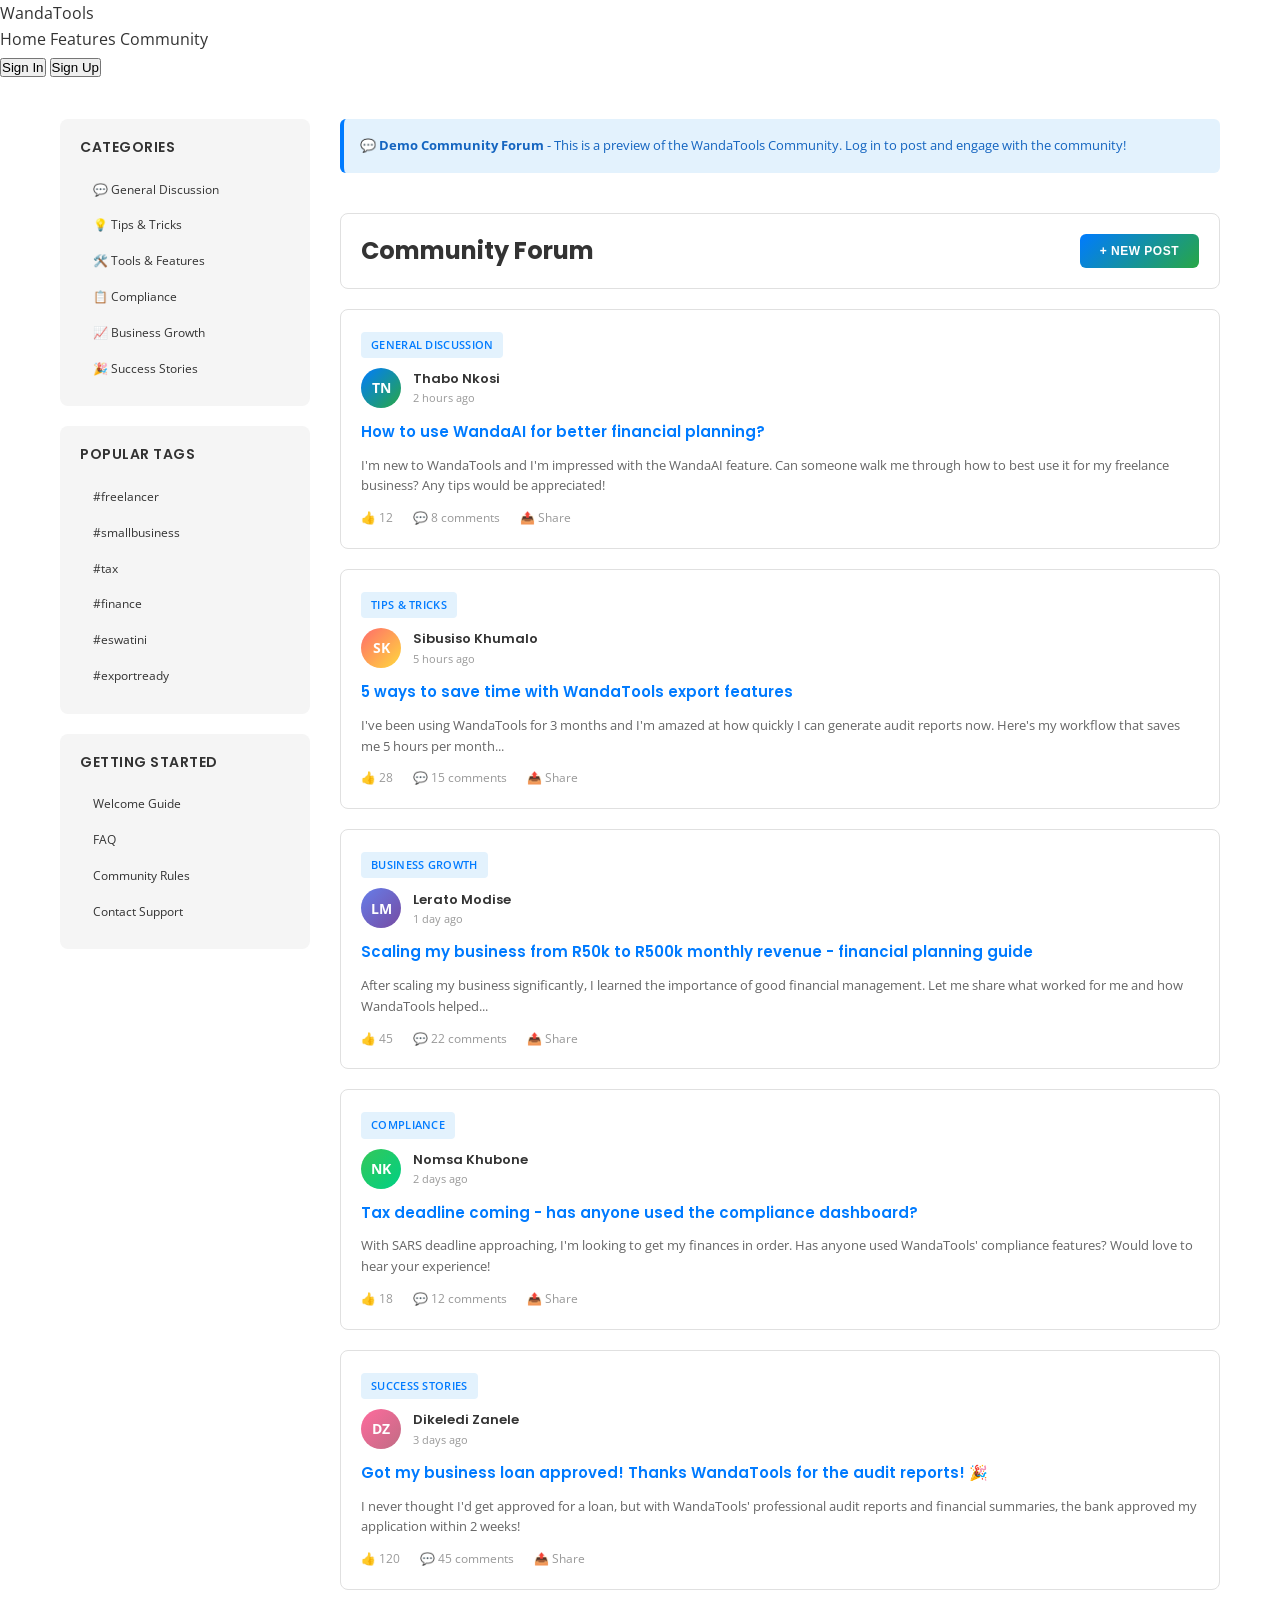
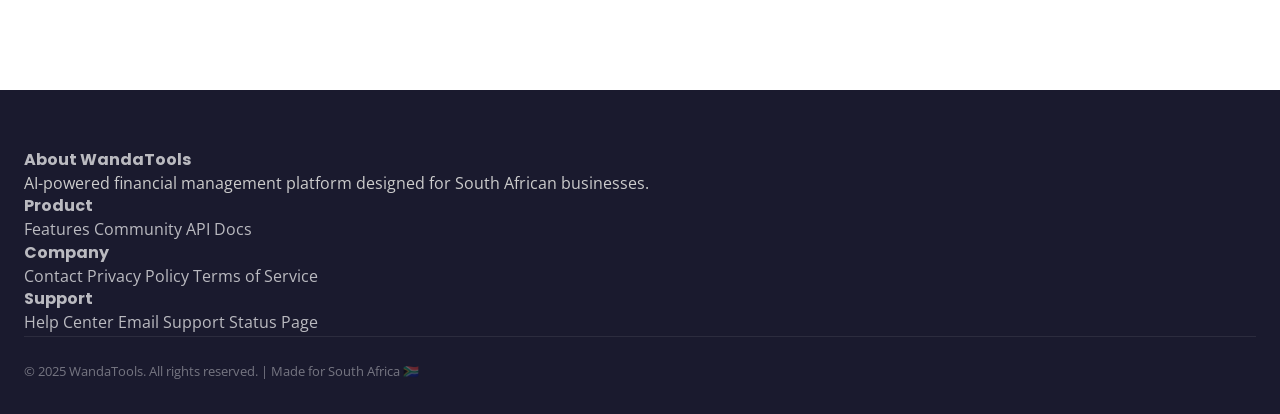
==== community.html @ 1dc4fc1a "logged in and logged out web access" ====
<!DOCTYPE html>
<html lang="en">
<head>
    <meta charset="UTF-8">
    <meta name="viewport" content="width=device-width, initial-scale=1.0">
    <title>Community - WandaTools</title>
    <link href="https://fonts.googleapis.com/css2?family=Poppins:wght@400;600;700&family=Open+Sans:wght@400;600&display=swap" rel="stylesheet">
    <link rel="stylesheet" href="styles.css">
    <style>
        .community-container {
            max-width: 1200px;
            margin: 0 auto;
            padding: 40px 20px;
            display: grid;
            grid-template-columns: 250px 1fr;
            gap: 30px;
        }
        
        .sidebar {
            position: sticky;
            top: 90px;
            height: fit-content;
        }
        
        .sidebar-section {
            background: #F5F5F5;
            border-radius: 8px;
            padding: 20px;
            margin-bottom: 20px;
        }
        
        .sidebar-section h3 {
            font-family: 'Poppins', sans-serif;
            font-size: 14px;
            font-weight: 600;
            color: #333333;
            margin-bottom: 15px;
            text-transform: uppercase;
            letter-spacing: 0.5px;
        }
        
        .sidebar-section a {
            display: block;
            color: #333333;
            text-decoration: none;
            font-size: 12px;
            padding: 8px 0;
            border-left: 3px solid transparent;
            padding-left: 10px;
            transition: all 0.3s;
        }
        
        .sidebar-section a:hover {
            color: #007BFF;
            border-left-color: #007BFF;
        }
        
        .main-content {
            display: flex;
            flex-direction: column;
            gap: 20px;
        }
        
        .header-bar {
            background: #FFFFFF;
            border: 1px solid #E0E0E0;
            border-radius: 8px;
            padding: 20px;
            display: flex;
            justify-content: space-between;
            align-items: center;
        }
        
        .header-bar h1 {
            font-family: 'Poppins', sans-serif;
            font-size: 24px;
            font-weight: 700;
            color: #333333;
        }
        
        .btn-new-post {
            background: linear-gradient(135deg, #007BFF 0%, #28A745 100%);
            color: white;
            border: none;
            padding: 10px 20px;
            border-radius: 6px;
            font-weight: 600;
            font-size: 12px;
            cursor: pointer;
            text-transform: uppercase;
            letter-spacing: 0.5px;
            transition: all 0.3s;
        }
        
        .btn-new-post:hover {
            transform: translateY(-2px);
            box-shadow: 0 8px 20px rgba(0, 123, 255, 0.3);
        }
        
        .post {
            background: #FFFFFF;
            border: 1px solid #E0E0E0;
            border-radius: 8px;
            padding: 20px;
            transition: all 0.3s;
        }
        
        .post:hover {
            box-shadow: 0 8px 20px rgba(0, 0, 0, 0.08);
        }
        
        .post-header {
            display: flex;
            align-items: center;
            gap: 12px;
            margin-bottom: 12px;
        }
        
        .post-avatar {
            width: 40px;
            height: 40px;
            background: linear-gradient(135deg, #007BFF 0%, #28A745 100%);
            border-radius: 50%;
            display: flex;
            align-items: center;
            justify-content: center;
            color: white;
            font-weight: 700;
            font-size: 14px;
        }
        
        .post-info {
            flex: 1;
        }
        
        .post-author {
            font-family: 'Poppins', sans-serif;
            font-size: 13px;
            font-weight: 600;
            color: #333333;
        }
        
        .post-time {
            font-size: 11px;
            color: #999999;
        }
        
        .post-title {
            font-family: 'Poppins', sans-serif;
            font-size: 15px;
            font-weight: 600;
            color: #007BFF;
            margin-bottom: 10px;
            cursor: pointer;
            transition: all 0.3s;
        }
        
        .post-title:hover {
            color: #28A745;
        }
        
        .post-content {
            font-size: 13px;
            color: #666666;
            line-height: 1.6;
            margin-bottom: 12px;
        }
        
        .post-meta {
            display: flex;
            gap: 20px;
            font-size: 12px;
            color: #999999;
        }
        
        .post-meta span {
            display: flex;
            align-items: center;
            gap: 5px;
            cursor: pointer;
            transition: all 0.3s;
        }
        
        .post-meta span:hover {
            color: #007BFF;
        }
        
        .category-badge {
            display: inline-block;
            background: #E3F2FD;
            color: #007BFF;
            padding: 4px 10px;
            border-radius: 4px;
            font-size: 11px;
            font-weight: 600;
            margin-bottom: 10px;
            text-transform: uppercase;
            letter-spacing: 0.3px;
        }
        
        .demo-notice {
            background: #E3F2FD;
            border-left: 4px solid #007BFF;
            padding: 16px;
            border-radius: 6px;
            margin-bottom: 20px;
            font-size: 13px;
            color: #1565C0;
        }
        
        @media (max-width: 768px) {
            .community-container {
                grid-template-columns: 1fr;
            }
            
            .sidebar {
                position: static;
            }
            
            .sidebar-section {
                display: grid;
                grid-template-columns: repeat(2, 1fr);
                gap: 10px;
            }
            
            .sidebar-section a {
                padding: 8px;
                border: 1px solid #E0E0E0;
                border-radius: 4px;
            }
        }
    </style>
</head>
<body>
    <!-- NAVIGATION -->
    <nav>
        <div class="nav-container">
            <a href="/" class="logo">WandaTools</a>
            <ul class="nav-links"></ul>
            <div id="navAuth"></div>
        </div>
    </nav>
    
    <!-- COMMUNITY CONTENT -->
    <div class="community-container">
        <!-- SIDEBAR -->
        <aside class="sidebar">
            <div class="sidebar-section">
                <h3>Categories</h3>
                <a href="#general">💬 General Discussion</a>
                <a href="#tips">💡 Tips & Tricks</a>
                <a href="#tools">🛠️ Tools & Features</a>
                <a href="#compliance">📋 Compliance</a>
                <a href="#growth">📈 Business Growth</a>
                <a href="#success">🎉 Success Stories</a>
            </div>
            
            <div class="sidebar-section">
                <h3>Popular Tags</h3>
                <a href="#">#freelancer</a>
                <a href="#">#smallbusiness</a>
                <a href="#">#tax</a>
                <a href="#">#finance</a>
                <a href="#">#eswatini</a>
                <a href="#">#exportready</a>
            </div>
            
            <div class="sidebar-section">
                <h3>Getting Started</h3>
                <a href="#">Welcome Guide</a>
                <a href="#">FAQ</a>
                <a href="#">Community Rules</a>
                <a href="#">Contact Support</a>
            </div>
        </aside>
        
        <!-- MAIN CONTENT -->
        <div class="main-content">
            <div class="demo-notice">
                💬 <strong>Demo Community Forum</strong> - This is a preview of the WandaTools Community. Log in to post and engage with the community!
            </div>
            
            <div class="header-bar">
                <h1>Community Forum</h1>
                <button class="btn-new-post" onclick="handleNewPost()">+ New Post</button>
            </div>
            
            <!-- POST 1 -->
            <div class="post">
                <div class="category-badge">General Discussion</div>
                <div class="post-header">
                    <div class="post-avatar">TN</div>
                    <div class="post-info">
                        <div class="post-author">Thabo Nkosi</div>
                        <div class="post-time">2 hours ago</div>
                    </div>
                </div>
                <div class="post-title">How to use WandaAI for better financial planning?</div>
                <div class="post-content">
                    I'm new to WandaTools and I'm impressed with the WandaAI feature. Can someone walk me through how to best use it for my freelance business? Any tips would be appreciated!
                </div>
                <div class="post-meta">
                    <span>👍 12</span>
                    <span>💬 8 comments</span>
                    <span>📤 Share</span>
                </div>
            </div>
            
            <!-- POST 2 -->
            <div class="post">
                <div class="category-badge">Tips & Tricks</div>
                <div class="post-header">
                    <div class="post-avatar" style="background: linear-gradient(135deg, #FF6B6B 0%, #FFD93D 100%);">SK</div>
                    <div class="post-info">
                        <div class="post-author">Sibusiso Khumalo</div>
                        <div class="post-time">5 hours ago</div>
                    </div>
                </div>
                <div class="post-title">5 ways to save time with WandaTools export features</div>
                <div class="post-content">
                    I've been using WandaTools for 3 months and I'm amazed at how quickly I can generate audit reports now. Here's my workflow that saves me 5 hours per month...
                </div>
                <div class="post-meta">
                    <span>👍 28</span>
                    <span>💬 15 comments</span>
                    <span>📤 Share</span>
                </div>
            </div>
            
            <!-- POST 3 -->
            <div class="post">
                <div class="category-badge">Business Growth</div>
                <div class="post-header">
                    <div class="post-avatar" style="background: linear-gradient(135deg, #667eea 0%, #764ba2 100%);">LM</div>
                    <div class="post-info">
                        <div class="post-author">Lerato Modise</div>
                        <div class="post-time">1 day ago</div>
                    </div>
                </div>
                <div class="post-title">Scaling my business from R50k to R500k monthly revenue - financial planning guide</div>
                <div class="post-content">
                    After scaling my business significantly, I learned the importance of good financial management. Let me share what worked for me and how WandaTools helped...
                </div>
                <div class="post-meta">
                    <span>👍 45</span>
                    <span>💬 22 comments</span>
                    <span>📤 Share</span>
                </div>
            </div>
            
            <!-- POST 4 -->
            <div class="post">
                <div class="category-badge">Compliance</div>
                <div class="post-header">
                    <div class="post-avatar" style="background: linear-gradient(135deg, #34C759 0%, #00D084 100%);">NK</div>
                    <div class="post-info">
                        <div class="post-author">Nomsa Khubone</div>
                        <div class="post-time">2 days ago</div>
                    </div>
                </div>
                <div class="post-title">Tax deadline coming - has anyone used the compliance dashboard?</div>
                <div class="post-content">
                    With SARS deadline approaching, I'm looking to get my finances in order. Has anyone used WandaTools' compliance features? Would love to hear your experience!
                </div>
                <div class="post-meta">
                    <span>👍 18</span>
                    <span>💬 12 comments</span>
                    <span>📤 Share</span>
                </div>
            </div>
            
            <!-- POST 5 -->
            <div class="post">
                <div class="category-badge">Success Stories</div>
                <div class="post-header">
                    <div class="post-avatar" style="background: linear-gradient(135deg, #FF6B9D 0%, #C06C84 100%);">DZ</div>
                    <div class="post-info">
                        <div class="post-author">Dikeledi Zanele</div>
                        <div class="post-time">3 days ago</div>
                    </div>
                </div>
                <div class="post-title">Got my business loan approved! Thanks WandaTools for the audit reports! 🎉</div>
                <div class="post-content">
                    I never thought I'd get approved for a loan, but with WandaTools' professional audit reports and financial summaries, the bank approved my application within 2 weeks!
                </div>
                <div class="post-meta">
                    <span>👍 120</span>
                    <span>💬 45 comments</span>
                    <span>📤 Share</span>
                </div>
            </div>
        </div>
    </div>
    
    <!-- FOOTER -->
    <footer style="margin-top: 60px;">
        <div class="footer-container">
            <div class="footer-column">
                <h4>About WandaTools</h4>
                <p style="color: #CCCCCC; margin-bottom: 0;">AI-powered financial management platform designed for South African businesses.</p>
            </div>
            
            <div class="footer-column">
                <h4>Product</h4>
                <a href="/features.html">Features</a>
                <a href="/community.html">Community</a>
                <a href="/api/docs">API Docs</a>
            </div>
            
            <div class="footer-column">
                <h4>Company</h4>
                <a href="#contact">Contact</a>
                <a href="#">Privacy Policy</a>
                <a href="#">Terms of Service</a>
            </div>
            
            <div class="footer-column">
                <h4>Support</h4>
                <a href="#">Help Center</a>
                <a href="mailto:support@wandatools.com">Email Support</a>
                <a href="#">Status Page</a>
            </div>
        </div>
        
        <div class="footer-bottom">
            <p>&copy; 2025 WandaTools. All rights reserved. | Made for South Africa 🇿🇦</p>
        </div>
    </footer>
    
    <!-- SCRIPTS -->
    <script src="nav.js"></script>
    <script>
        function handleNewPost() {
            const auth = window.WandaAuth.auth;
            
            if (!auth.isLoggedIn) {
                WandaAuth.showAlert('⚠️ Please sign in to create a post', 'error');
                setTimeout(() => {
                    location.href = '/signup.html';
                }, 1500);
                return;
            }
            
            WandaAuth.showAlert('✨ New post feature coming soon! (Logged-in users will see this)', 'success');
        }
    </script>
</body>
</html>
---- styles.css ----
/* ============================================================
   WandaTools – Shared Stylesheet
   ============================================================ */

@import url('https://fonts.googleapis.com/css2?family=Poppins:wght@400;600;700;800&family=Open+Sans:wght@400;500;600&display=swap');

/* ── Reset & Base ── */
*, *::before, *::after { box-sizing: border-box; margin: 0; padding: 0; }

:root {
  --white:      #FFFFFF;
  --grey-bg:    #F5F5F5;
  --dark:       #333333;
  --mid:        #666666;
  --light:      #AAAAAA;
  --border:     #E0E0E0;
  --blue:       #007BFF;
  --green:      #28A745;
  --red:        #DC3545;
  --gradient:   linear-gradient(135deg, #007BFF 0%, #28A745 100%);
  --gradient-r: linear-gradient(135deg, #28A745 0%, #007BFF 100%);
  --shadow-sm:  0 2px 8px rgba(0,0,0,0.08);
  --shadow-md:  0 6px 24px rgba(0,0,0,0.12);
  --shadow-lg:  0 12px 40px rgba(0,0,0,0.16);
  --radius:     12px;
  --radius-lg:  20px;
  --transition: 0.3s cubic-bezier(0.4, 0, 0.2, 1);
}

html { scroll-behavior: smooth; }

body {
  font-family: 'Open Sans', sans-serif;
  color: var(--dark);
  background: var(--white);
  line-height: 1.65;
  font-size: 16px;
}

h1, h2, h3, h4, h5 {
  font-family: 'Poppins', sans-serif;
  line-height: 1.25;
  font-weight: 700;
}

a { color: inherit; text-decoration: none; }
img { display: block; max-width: 100%; }
ul { list-style: none; }

/* ── Gradient Text ── */
.grad-text {
  background: var(--gradient);
  -webkit-background-clip: text;
  -webkit-text-fill-color: transparent;
  background-clip: text;
}

/* ── Buttons ── */
.btn {
  display: inline-flex;
  align-items: center;
  gap: 8px;
  padding: 14px 32px;
  border-radius: 50px;
  font-family: 'Poppins', sans-serif;
  font-weight: 600;
  font-size: 0.95rem;
  cursor: pointer;
  border: none;
  transition: var(--transition);
  position: relative;
  overflow: hidden;
  text-decoration: none;
}

.btn-primary {
  background: var(--gradient);
  color: var(--white);
  box-shadow: 0 4px 20px rgba(0,123,255,0.3);
}
.btn-primary:hover {
  transform: translateY(-2px);
  box-shadow: 0 8px 30px rgba(0,123,255,0.45);
}
.btn-primary:active { transform: translateY(0); }

.btn-outline {
  background: transparent;
  color: var(--blue);
  border: 2px solid var(--blue);
}
.btn-outline:hover {
  background: var(--gradient);
  color: var(--white);
  border-color: transparent;
  transform: translateY(-2px);
}

.btn-ghost {
  background: rgba(255,255,255,0.15);
  color: var(--white);
  border: 2px solid rgba(255,255,255,0.4);
  backdrop-filter: blur(4px);
}
.btn-ghost:hover {
  background: rgba(255,255,255,0.25);
  transform: translateY(-2px);
}

/* ── Navigation ── */
.navbar {
  position: fixed;
  top: 0; left: 0; right: 0;
  z-index: 1000;
  background: rgba(255,255,255,0.95);
  backdrop-filter: blur(12px);
  border-bottom: 1px solid var(--border);
  transition: box-shadow var(--transition);
}
.navbar.scrolled { box-shadow: var(--shadow-md); }

.nav-inner {
  max-width: 1200px;
  margin: 0 auto;
  padding: 0 24px;
  height: 68px;
  display: flex;
  align-items: center;
  justify-content: space-between;
}

.nav-logo {
  font-family: 'Poppins', sans-serif;
  font-size: 1.5rem;
  font-weight: 800;
  background: var(--gradient);
  -webkit-background-clip: text;
  -webkit-text-fill-color: transparent;
  background-clip: text;
  letter-spacing: -0.5px;
}
.nav-logo span { font-weight: 400; opacity: 0.7; }

.nav-links {
  display: flex;
  align-items: center;
  gap: 4px;
}

.nav-link {
  position: relative;
  padding: 8px 16px;
  font-family: 'Poppins', sans-serif;
  font-weight: 600;
  font-size: 0.875rem;
  color: var(--mid);
  border-radius: 8px;
  transition: color var(--transition);
  display: flex;
  align-items: center;
  gap: 6px;
}
.nav-link::after {
  content: '';
  position: absolute;
  bottom: 2px; left: 16px; right: 16px;
  height: 2px;
  background: var(--gradient);
  border-radius: 2px;
  transform: scaleX(0);
  transition: transform var(--transition);
  transform-origin: left;
}
.nav-link:hover, .nav-link.active { color: var(--dark); }
.nav-link:hover::after, .nav-link.active::after { transform: scaleX(1); }

.nav-link i { font-size: 1rem; }

.nav-cta { margin-left: 12px; padding: 10px 22px; font-size: 0.875rem; }

/* Hamburger */
.nav-hamburger {
  display: none;
  flex-direction: column;
  gap: 5px;
  cursor: pointer;
  padding: 8px;
  border-radius: 8px;
  transition: background var(--transition);
}
.nav-hamburger:hover { background: var(--grey-bg); }
.nav-hamburger span {
  display: block;
  width: 24px; height: 2px;
  background: var(--dark);
  border-radius: 2px;
  transition: var(--transition);
}
.nav-hamburger.open span:nth-child(1) { transform: translateY(7px) rotate(45deg); }
.nav-hamburger.open span:nth-child(2) { opacity: 0; }
.nav-hamburger.open span:nth-child(3) { transform: translateY(-7px) rotate(-45deg); }

/* Mobile nav */
.nav-mobile {
  display: none;
  flex-direction: column;
  padding: 12px 24px 20px;
  border-top: 1px solid var(--border);
  background: var(--white);
}
.nav-mobile.open { display: flex; }
.nav-mobile .nav-link { padding: 12px 16px; font-size: 0.95rem; }
.nav-mobile .nav-cta { margin: 8px 0 0; width: fit-content; }

/* ── Page Wrapper ── */
.page-content { padding-top: 68px; }

/* ── Section Utilities ── */
.section { padding: 80px 24px; }
.section-sm { padding: 60px 24px; }
.section-grey { background: var(--grey-bg); }
.container { max-width: 1160px; margin: 0 auto; }
.container-sm { max-width: 800px; margin: 0 auto; }

.section-label {
  display: inline-block;
  font-family: 'Poppins', sans-serif;
  font-size: 0.75rem;
  font-weight: 700;
  letter-spacing: 2px;
  text-transform: uppercase;
  background: var(--gradient);
  -webkit-background-clip: text;
  -webkit-text-fill-color: transparent;
  background-clip: text;
  margin-bottom: 12px;
}

.section-title {
  font-size: clamp(1.75rem, 3.5vw, 2.5rem);
  margin-bottom: 16px;
}

.section-sub {
  font-size: 1.05rem;
  color: var(--mid);
  max-width: 580px;
  line-height: 1.7;
}

.section-header { margin-bottom: 52px; }
.section-header.center { text-align: center; }
.section-header.center .section-sub { margin: 0 auto; }

/* ── Cards ── */
.card {
  background: var(--white);
  border-radius: var(--radius);
  box-shadow: var(--shadow-sm);
  border: 1px solid var(--border);
  transition: transform var(--transition), box-shadow var(--transition);
  overflow: hidden;
}
.card:hover {
  transform: translateY(-6px);
  box-shadow: var(--shadow-lg);
}

.card-grid {
  display: grid;
  grid-template-columns: repeat(auto-fit, minmax(260px, 1fr));
  gap: 24px;
}

/* ── Feature Card ── */
.feat-card {
  padding: 36px 28px;
  position: relative;
}
.feat-card .icon-wrap {
  width: 56px; height: 56px;
  border-radius: 14px;
  background: var(--gradient);
  display: flex;
  align-items: center;
  justify-content: center;
  margin-bottom: 20px;
  font-size: 1.4rem;
  color: var(--white);
}
.feat-card h3 { font-size: 1.1rem; margin-bottom: 10px; }
.feat-card p { color: var(--mid); font-size: 0.9rem; line-height: 1.65; }

/* ── Stat Card ── */
.stat-card {
  padding: 28px 24px;
  text-align: center;
}
.stat-card .stat-val {
  font-family: 'Poppins', sans-serif;
  font-size: 2.2rem;
  font-weight: 800;
  background: var(--gradient);
  -webkit-background-clip: text;
  -webkit-text-fill-color: transparent;
  background-clip: text;
}
.stat-card .stat-label { color: var(--mid); font-size: 0.875rem; margin-top: 4px; }

/* ── Badge ── */
.badge {
  display: inline-flex;
  align-items: center;
  gap: 6px;
  padding: 4px 12px;
  border-radius: 50px;
  font-size: 0.75rem;
  font-weight: 600;
  font-family: 'Poppins', sans-serif;
}
.badge-green { background: #E8F5E9; color: var(--green); }
.badge-blue  { background: #E3F2FD; color: var(--blue); }
.badge-red   { background: #FFEBEE; color: var(--red); }

/* ── Divider ── */
.divider {
  height: 1px;
  background: var(--border);
  margin: 0 auto;
  max-width: 1160px;
}

/* ── Footer ── */
footer {
  background: #1A1A2E;
  color: rgba(255,255,255,0.7);
  padding: 60px 24px 32px;
}
.footer-inner {
  max-width: 1160px;
  margin: 0 auto;
}
.footer-top {
  display: grid;
  grid-template-columns: 2fr 1fr 1fr 1fr;
  gap: 48px;
  margin-bottom: 48px;
}
.footer-brand .logo {
  font-family: 'Poppins', sans-serif;
  font-size: 1.4rem;
  font-weight: 800;
  background: var(--gradient);
  -webkit-background-clip: text;
  -webkit-text-fill-color: transparent;
  background-clip: text;
  margin-bottom: 12px;
}
.footer-brand p { font-size: 0.875rem; line-height: 1.7; max-width: 260px; }
.footer-col h4 {
  font-family: 'Poppins', sans-serif;
  font-size: 0.8rem;
  font-weight: 700;
  letter-spacing: 1.5px;
  text-transform: uppercase;
  color: var(--white);
  margin-bottom: 16px;
}
.footer-col a {
  display: block;
  font-size: 0.875rem;
  color: rgba(255,255,255,0.6);
  margin-bottom: 10px;
  transition: color var(--transition);
}
.footer-col a:hover { color: var(--white); }

.footer-socials {
  display: flex;
  gap: 12px;
  margin-top: 20px;
}
.social-icon {
  width: 36px; height: 36px;
  border-radius: 50%;
  background: rgba(255,255,255,0.08);
  display: flex;
  align-items: center;
  justify-content: center;
  font-size: 0.95rem;
  color: rgba(255,255,255,0.7);
  transition: var(--transition);
}
.social-icon:hover {
  background: var(--gradient);
  color: var(--white);
  transform: translateY(-2px);
}

.footer-bottom {
  border-top: 1px solid rgba(255,255,255,0.08);
  padding-top: 24px;
  display: flex;
  justify-content: space-between;
  align-items: center;
  font-size: 0.8rem;
  color: rgba(255,255,255,0.4);
  flex-wrap: wrap;
  gap: 12px;
}
.footer-bottom a { color: rgba(255,255,255,0.5); }
.footer-bottom a:hover { color: var(--white); }

/* ── Animations ── */
@keyframes fadeInUp {
  from { opacity: 0; transform: translateY(24px); }
  to   { opacity: 1; transform: translateY(0); }
}
@keyframes fadeIn {
  from { opacity: 0; }
  to   { opacity: 1; }
}
@keyframes pulse-glow {
  0%, 100% { box-shadow: 0 4px 20px rgba(0,123,255,0.3); }
  50%       { box-shadow: 0 4px 32px rgba(40,167,69,0.5); }
}

.fade-up {
  opacity: 0;
  transform: translateY(24px);
  transition: opacity 0.6s ease, transform 0.6s ease;
}
.fade-up.visible {
  opacity: 1;
  transform: translateY(0);
}
.fade-up:nth-child(2) { transition-delay: 0.1s; }
.fade-up:nth-child(3) { transition-delay: 0.2s; }
.fade-up:nth-child(4) { transition-delay: 0.3s; }

/* ── Responsive ── */
@media (max-width: 768px) {
  .nav-links { display: none; }
  .nav-hamburger { display: flex; }
  .section { padding: 60px 20px; }
  .footer-top { grid-template-columns: 1fr 1fr; gap: 32px; }
  .card-grid { grid-template-columns: 1fr; }
}

@media (max-width: 480px) {
  .footer-top { grid-template-columns: 1fr; }
  .footer-bottom { flex-direction: column; text-align: center; }
}

/* ── Form Elements ── */
.form-group { margin-bottom: 20px; }
.form-label {
  display: block;
  font-weight: 600;
  font-size: 0.875rem;
  margin-bottom: 8px;
  color: var(--dark);
}
.form-control {
  width: 100%;
  padding: 12px 16px;
  border: 1.5px solid var(--border);
  border-radius: var(--radius);
  font-family: 'Open Sans', sans-serif;
  font-size: 0.95rem;
  color: var(--dark);
  background: var(--white);
  transition: border-color var(--transition), box-shadow var(--transition);
  outline: none;
}
.form-control:focus {
  border-color: var(--blue);
  box-shadow: 0 0 0 3px rgba(0,123,255,0.12);
}
.form-control::placeholder { color: var(--light); }
textarea.form-control { resize: vertical; min-height: 130px; }

/* ── Toast / Alert ── */
.alert {
  padding: 14px 18px;
  border-radius: var(--radius);
  font-size: 0.9rem;
  display: flex;
  align-items: center;
  gap: 10px;
  margin-bottom: 16px;
}
.alert-success { background: #E8F5E9; color: #1B5E20; border: 1px solid #A5D6A7; }
.alert-info    { background: #E3F2FD; color: #0D47A1; border: 1px solid #90CAF9; }
.alert-warning { background: #FFF8E1; color: #E65100; border: 1px solid #FFE082; }

/* ── Table ── */
.data-table { width: 100%; border-collapse: collapse; font-size: 0.9rem; }
.data-table th {
  background: var(--grey-bg);
  padding: 12px 16px;
  text-align: left;
  font-family: 'Poppins', sans-serif;
  font-size: 0.75rem;
  text-transform: uppercase;
  letter-spacing: 1px;
  color: var(--mid);
  border-bottom: 2px solid var(--border);
}
.data-table td { padding: 14px 16px; border-bottom: 1px solid var(--border); }
.data-table tr:last-child td { border-bottom: none; }
.data-table tr:hover td { background: #FAFAFA; }

/* ── Pulse animation for primary CTA ── */
.btn-pulse { animation: pulse-glow 2.5s ease-in-out infinite; }
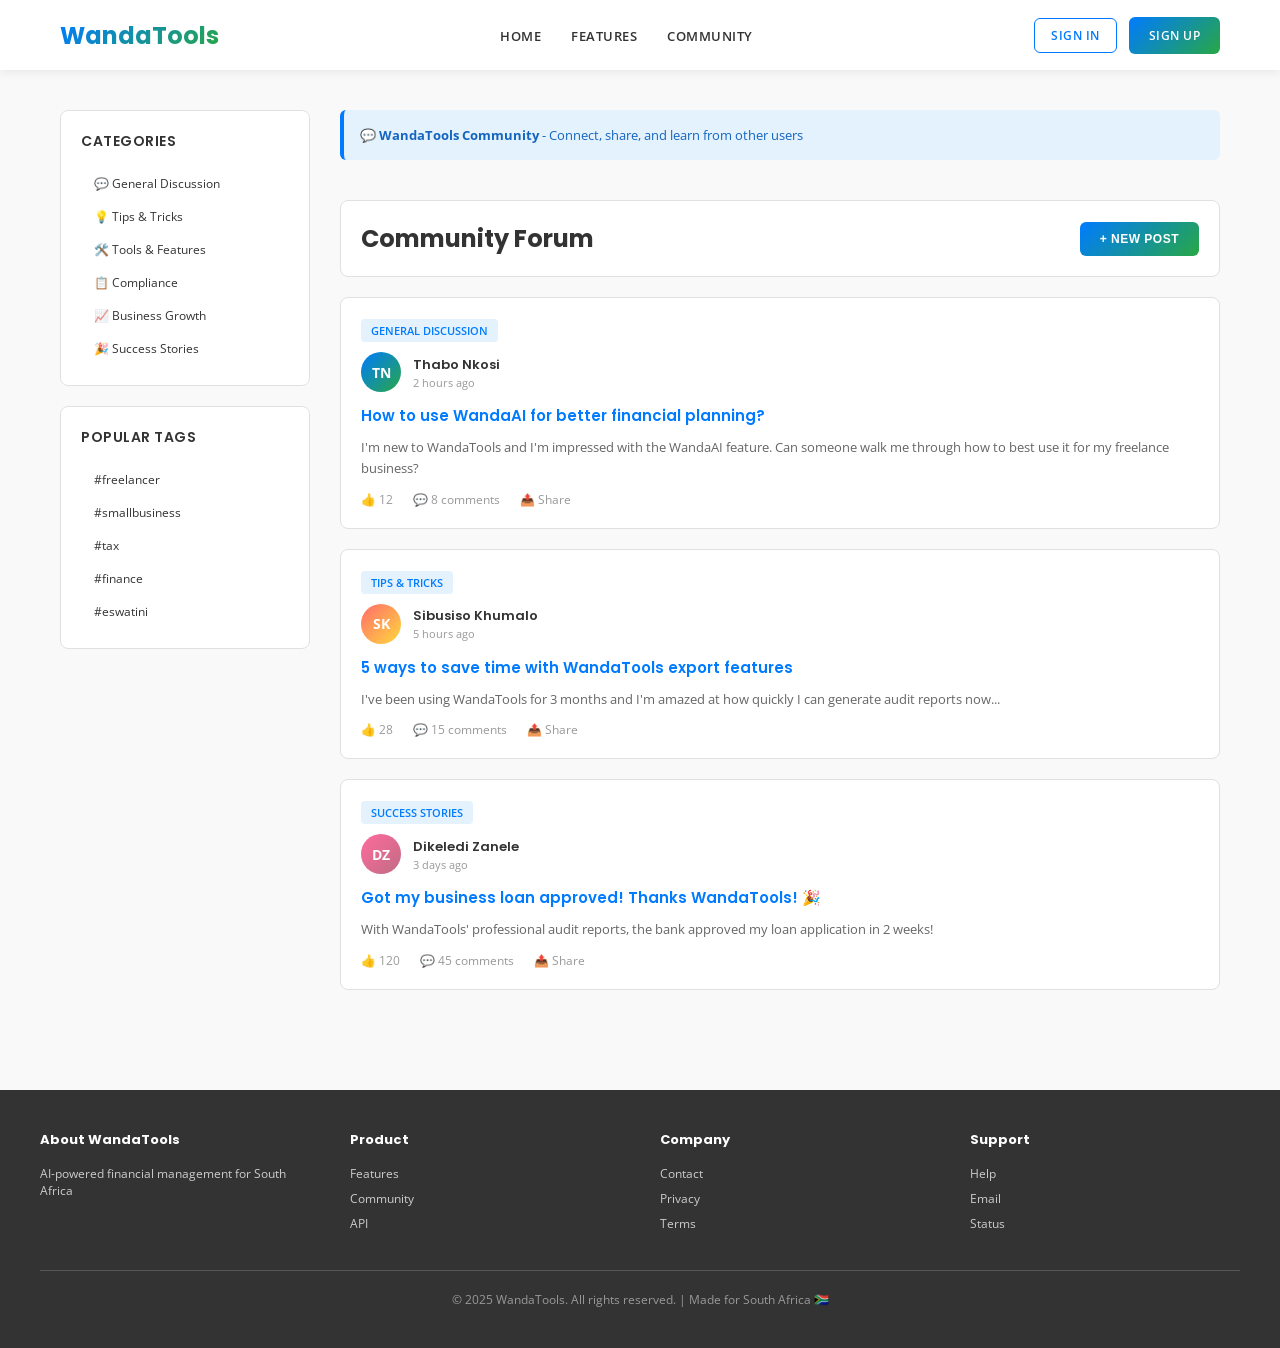
==== commit 083a9eba: "Fix navigation system and add content - Complete rewrite of nav.js with proper error logging - Enhan" ====
--- a/community.html
+++ b/community.html
@@ -5,8 +5,174 @@
     <meta name="viewport" content="width=device-width, initial-scale=1.0">
     <title>Community - WandaTools</title>
     <link href="https://fonts.googleapis.com/css2?family=Poppins:wght@400;600;700&family=Open+Sans:wght@400;600&display=swap" rel="stylesheet">
-    <link rel="stylesheet" href="styles.css">
     <style>
+        * { margin: 0; padding: 0; box-sizing: border-box; }
+        
+        body {
+            font-family: 'Open Sans', sans-serif;
+            color: #333333;
+            background: #F9F9F9;
+        }
+        
+        /* NAV */
+        nav {
+            background: #FFFFFF;
+            box-shadow: 0 2px 10px rgba(0, 0, 0, 0.08);
+            position: sticky;
+            top: 0;
+            z-index: 100;
+        }
+        
+        .nav-container {
+            max-width: 1200px;
+            margin: 0 auto;
+            padding: 0 20px;
+            display: flex;
+            justify-content: space-between;
+            align-items: center;
+            height: 70px;
+        }
+        
+        .logo {
+            font-family: 'Poppins', sans-serif;
+            font-size: 24px;
+            font-weight: 700;
+            background: linear-gradient(135deg, #007BFF 0%, #28A745 100%);
+            -webkit-background-clip: text;
+            -webkit-text-fill-color: transparent;
+            background-clip: text;
+            text-decoration: none;
+        }
+        
+        .nav-links {
+            display: flex;
+            gap: 30px;
+            align-items: center;
+            list-style: none;
+        }
+        
+        .nav-links a {
+            color: #333333;
+            text-decoration: none;
+            font-size: 13px;
+            font-weight: 600;
+            transition: all 0.3s;
+            text-transform: uppercase;
+            letter-spacing: 0.5px;
+        }
+        
+        .nav-links a:hover {
+            color: #007BFF;
+        }
+        
+        .nav-auth {
+            display: flex;
+            gap: 12px;
+            align-items: center;
+        }
+        
+        .btn-nav-signin {
+            color: #007BFF;
+            font-size: 12px;
+            font-weight: 600;
+            padding: 8px 16px;
+            border: 1px solid #007BFF;
+            border-radius: 6px;
+            cursor: pointer;
+            background: transparent;
+            text-transform: uppercase;
+            letter-spacing: 0.5px;
+            transition: all 0.3s;
+            font-family: 'Open Sans', sans-serif;
+        }
+        
+        .btn-nav-signin:hover {
+            background: #007BFF;
+            color: white;
+        }
+        
+        .btn-nav-signup {
+            background: linear-gradient(135deg, #007BFF 0%, #28A745 100%);
+            color: white;
+            font-size: 12px;
+            font-weight: 600;
+            padding: 10px 20px;
+            border: none;
+            border-radius: 6px;
+            cursor: pointer;
+            text-transform: uppercase;
+            letter-spacing: 0.5px;
+            transition: all 0.3s;
+            font-family: 'Open Sans', sans-serif;
+        }
+        
+        .btn-nav-signup:hover {
+            transform: translateY(-2px);
+            box-shadow: 0 8px 20px rgba(0, 123, 255, 0.3);
+        }
+        
+        .user-menu {
+            position: relative;
+        }
+        
+        .user-avatar {
+            width: 36px;
+            height: 36px;
+            background: linear-gradient(135deg, #007BFF 0%, #28A745 100%);
+            border-radius: 50%;
+            display: flex;
+            align-items: center;
+            justify-content: center;
+            color: white;
+            font-weight: 700;
+            font-size: 14px;
+            cursor: pointer;
+        }
+        
+        .dropdown {
+            position: absolute;
+            top: 50px;
+            right: 0;
+            background: white;
+            border-radius: 8px;
+            box-shadow: 0 10px 30px rgba(0, 0, 0, 0.15);
+            min-width: 200px;
+            display: none;
+            z-index: 101;
+            border: 1px solid #E0E0E0;
+        }
+        
+        .dropdown.active {
+            display: block;
+        }
+        
+        .dropdown a, .dropdown button {
+            display: block;
+            width: 100%;
+            padding: 12px 16px;
+            border: none;
+            background: transparent;
+            cursor: pointer;
+            color: #333333;
+            text-decoration: none;
+            font-size: 12px;
+            font-family: 'Open Sans', sans-serif;
+            transition: all 0.3s;
+            text-align: left;
+        }
+        
+        .dropdown a:hover, .dropdown button:hover {
+            background: #F5F5F5;
+            color: #007BFF;
+        }
+        
+        .dropdown-divider {
+            height: 1px;
+            background: #E0E0E0;
+            margin: 0;
+        }
+        
+        /* CONTENT */
         .community-container {
             max-width: 1200px;
             margin: 0 auto;
@@ -23,10 +189,11 @@
         }
         
         .sidebar-section {
-            background: #F5F5F5;
+            background: #FFFFFF;
             border-radius: 8px;
             padding: 20px;
             margin-bottom: 20px;
+            border: 1px solid #E0E0E0;
         }
         
         .sidebar-section h3 {
@@ -152,7 +319,6 @@
             color: #007BFF;
             margin-bottom: 10px;
             cursor: pointer;
-            transition: all 0.3s;
         }
         
         .post-title:hover {
@@ -174,9 +340,6 @@
         }
         
         .post-meta span {
-            display: flex;
-            align-items: center;
-            gap: 5px;
             cursor: pointer;
             transition: all 0.3s;
         }
@@ -195,7 +358,6 @@
             font-weight: 600;
             margin-bottom: 10px;
             text-transform: uppercase;
-            letter-spacing: 0.3px;
         }
         
         .demo-notice {
@@ -208,6 +370,50 @@
             color: #1565C0;
         }
         
+        footer {
+            background: #333333;
+            color: white;
+            padding: 40px 20px;
+            font-size: 12px;
+            margin-top: 60px;
+        }
+        
+        .footer-container {
+            max-width: 1200px;
+            margin: 0 auto;
+            display: grid;
+            grid-template-columns: repeat(auto-fit, minmax(250px, 1fr));
+            gap: 40px;
+            margin-bottom: 30px;
+        }
+        
+        .footer-column h4 {
+            font-family: 'Poppins', sans-serif;
+            margin-bottom: 15px;
+            font-size: 13px;
+        }
+        
+        .footer-column a {
+            color: #CCCCCC;
+            text-decoration: none;
+            display: block;
+            margin-bottom: 8px;
+            transition: all 0.3s;
+        }
+        
+        .footer-column a:hover {
+            color: #007BFF;
+        }
+        
+        .footer-bottom {
+            border-top: 1px solid #555555;
+            padding-top: 20px;
+            text-align: center;
+            color: #999999;
+            max-width: 1200px;
+            margin: 0 auto;
+        }
+        
         @media (max-width: 768px) {
             .community-container {
                 grid-template-columns: 1fr;
@@ -215,18 +421,6 @@
             
             .sidebar {
                 position: static;
-            }
-            
-            .sidebar-section {
-                display: grid;
-                grid-template-columns: repeat(2, 1fr);
-                gap: 10px;
-            }
-            
-            .sidebar-section a {
-                padding: 8px;
-                border: 1px solid #E0E0E0;
-                border-radius: 4px;
             }
         }
     </style>
@@ -241,7 +435,7 @@
         </div>
     </nav>
     
-    <!-- COMMUNITY CONTENT -->
+    <!-- COMMUNITY -->
     <div class="community-container">
         <!-- SIDEBAR -->
         <aside class="sidebar">
@@ -262,22 +456,13 @@
                 <a href="#">#tax</a>
                 <a href="#">#finance</a>
                 <a href="#">#eswatini</a>
-                <a href="#">#exportready</a>
-            </div>
-            
-            <div class="sidebar-section">
-                <h3>Getting Started</h3>
-                <a href="#">Welcome Guide</a>
-                <a href="#">FAQ</a>
-                <a href="#">Community Rules</a>
-                <a href="#">Contact Support</a>
             </div>
         </aside>
         
         <!-- MAIN CONTENT -->
         <div class="main-content">
             <div class="demo-notice">
-                💬 <strong>Demo Community Forum</strong> - This is a preview of the WandaTools Community. Log in to post and engage with the community!
+                💬 <strong>WandaTools Community</strong> - Connect, share, and learn from other users
             </div>
             
             <div class="header-bar">
@@ -297,7 +482,7 @@
                 </div>
                 <div class="post-title">How to use WandaAI for better financial planning?</div>
                 <div class="post-content">
-                    I'm new to WandaTools and I'm impressed with the WandaAI feature. Can someone walk me through how to best use it for my freelance business? Any tips would be appreciated!
+                    I'm new to WandaTools and I'm impressed with the WandaAI feature. Can someone walk me through how to best use it for my freelance business?
                 </div>
                 <div class="post-meta">
                     <span>👍 12</span>
@@ -318,7 +503,7 @@
                 </div>
                 <div class="post-title">5 ways to save time with WandaTools export features</div>
                 <div class="post-content">
-                    I've been using WandaTools for 3 months and I'm amazed at how quickly I can generate audit reports now. Here's my workflow that saves me 5 hours per month...
+                    I've been using WandaTools for 3 months and I'm amazed at how quickly I can generate audit reports now...
                 </div>
                 <div class="post-meta">
                     <span>👍 28</span>
@@ -328,48 +513,6 @@
             </div>
             
             <!-- POST 3 -->
-            <div class="post">
-                <div class="category-badge">Business Growth</div>
-                <div class="post-header">
-                    <div class="post-avatar" style="background: linear-gradient(135deg, #667eea 0%, #764ba2 100%);">LM</div>
-                    <div class="post-info">
-                        <div class="post-author">Lerato Modise</div>
-                        <div class="post-time">1 day ago</div>
-                    </div>
-                </div>
-                <div class="post-title">Scaling my business from R50k to R500k monthly revenue - financial planning guide</div>
-                <div class="post-content">
-                    After scaling my business significantly, I learned the importance of good financial management. Let me share what worked for me and how WandaTools helped...
-                </div>
-                <div class="post-meta">
-                    <span>👍 45</span>
-                    <span>💬 22 comments</span>
-                    <span>📤 Share</span>
-                </div>
-            </div>
-            
-            <!-- POST 4 -->
-            <div class="post">
-                <div class="category-badge">Compliance</div>
-                <div class="post-header">
-                    <div class="post-avatar" style="background: linear-gradient(135deg, #34C759 0%, #00D084 100%);">NK</div>
-                    <div class="post-info">
-                        <div class="post-author">Nomsa Khubone</div>
-                        <div class="post-time">2 days ago</div>
-                    </div>
-                </div>
-                <div class="post-title">Tax deadline coming - has anyone used the compliance dashboard?</div>
-                <div class="post-content">
-                    With SARS deadline approaching, I'm looking to get my finances in order. Has anyone used WandaTools' compliance features? Would love to hear your experience!
-                </div>
-                <div class="post-meta">
-                    <span>👍 18</span>
-                    <span>💬 12 comments</span>
-                    <span>📤 Share</span>
-                </div>
-            </div>
-            
-            <!-- POST 5 -->
             <div class="post">
                 <div class="category-badge">Success Stories</div>
                 <div class="post-header">
@@ -379,9 +522,9 @@
                         <div class="post-time">3 days ago</div>
                     </div>
                 </div>
-                <div class="post-title">Got my business loan approved! Thanks WandaTools for the audit reports! 🎉</div>
+                <div class="post-title">Got my business loan approved! Thanks WandaTools! 🎉</div>
                 <div class="post-content">
-                    I never thought I'd get approved for a loan, but with WandaTools' professional audit reports and financial summaries, the bank approved my application within 2 weeks!
+                    With WandaTools' professional audit reports, the bank approved my loan application in 2 weeks!
                 </div>
                 <div class="post-meta">
                     <span>👍 120</span>
@@ -393,35 +536,31 @@
     </div>
     
     <!-- FOOTER -->
-    <footer style="margin-top: 60px;">
+    <footer>
         <div class="footer-container">
             <div class="footer-column">
                 <h4>About WandaTools</h4>
-                <p style="color: #CCCCCC; margin-bottom: 0;">AI-powered financial management platform designed for South African businesses.</p>
-            </div>
-            
+                <p style="color: #CCCCCC; margin-bottom: 0;">AI-powered financial management for South Africa</p>
+            </div>
             <div class="footer-column">
                 <h4>Product</h4>
                 <a href="/features.html">Features</a>
                 <a href="/community.html">Community</a>
-                <a href="/api/docs">API Docs</a>
-            </div>
-            
+                <a href="/api/docs">API</a>
+            </div>
             <div class="footer-column">
                 <h4>Company</h4>
-                <a href="#contact">Contact</a>
-                <a href="#">Privacy Policy</a>
-                <a href="#">Terms of Service</a>
-            </div>
-            
+                <a href="#">Contact</a>
+                <a href="#">Privacy</a>
+                <a href="#">Terms</a>
+            </div>
             <div class="footer-column">
                 <h4>Support</h4>
-                <a href="#">Help Center</a>
-                <a href="mailto:support@wandatools.com">Email Support</a>
-                <a href="#">Status Page</a>
+                <a href="#">Help</a>
+                <a href="mailto:admin@wandatools.com">Email</a>
+                <a href="#">Status</a>
             </div>
         </div>
-        
         <div class="footer-bottom">
             <p>&copy; 2025 WandaTools. All rights reserved. | Made for South Africa 🇿🇦</p>
         </div>
@@ -430,18 +569,17 @@
     <!-- SCRIPTS -->
     <script src="nav.js"></script>
     <script>
+        console.log('✅ community.html loaded');
+        
         function handleNewPost() {
-            const auth = window.WandaAuth.auth;
-            
-            if (!auth.isLoggedIn) {
+            if (!window.WandaAuth.auth.isLoggedIn) {
                 WandaAuth.showAlert('⚠️ Please sign in to create a post', 'error');
                 setTimeout(() => {
                     location.href = '/signup.html';
                 }, 1500);
                 return;
             }
-            
-            WandaAuth.showAlert('✨ New post feature coming soon! (Logged-in users will see this)', 'success');
+            WandaAuth.showAlert('✨ New post feature coming soon!', 'success');
         }
     </script>
 </body>
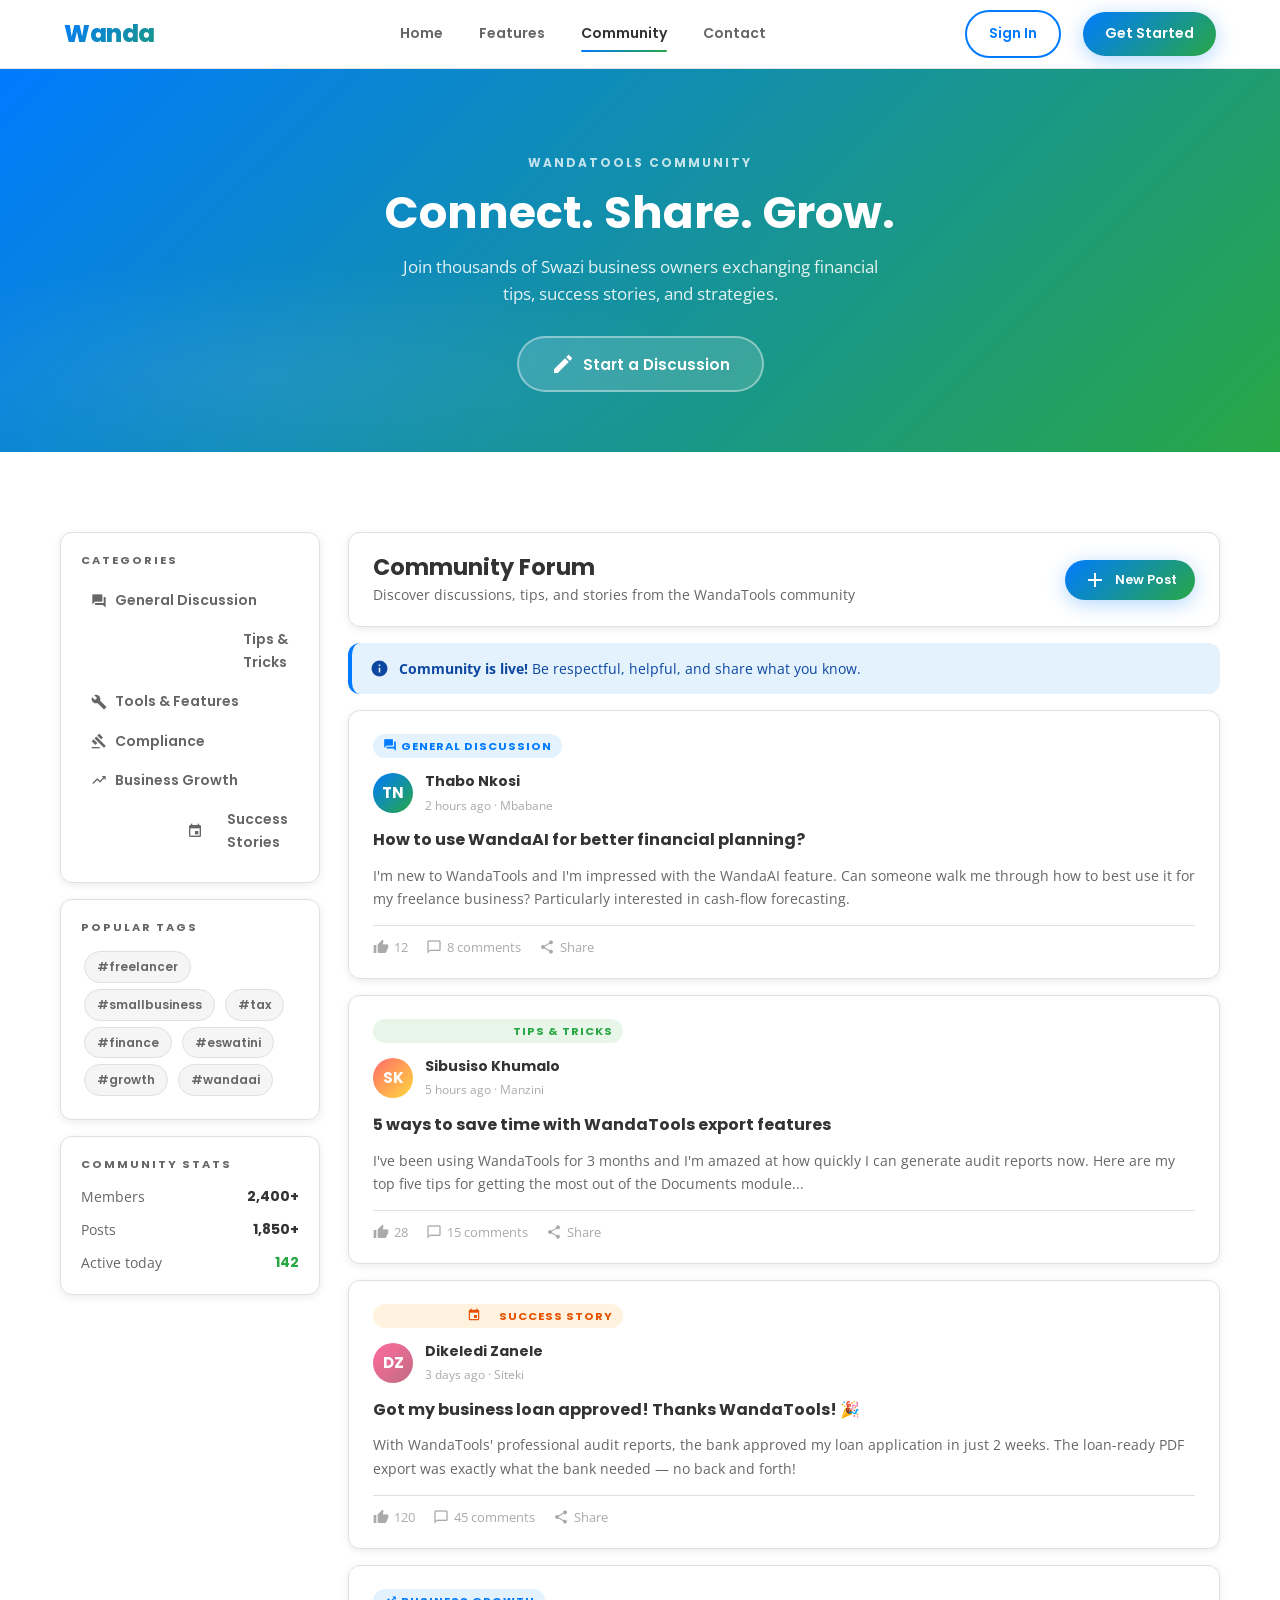
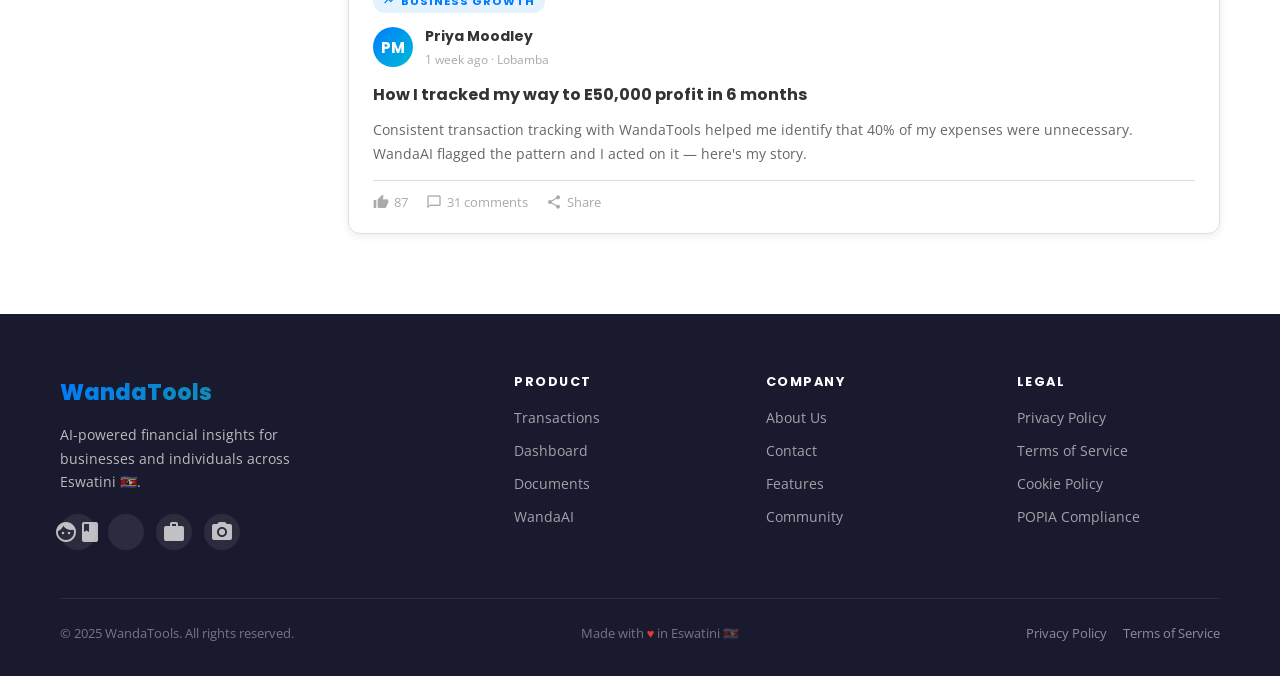
==== commit f5e17148: "UPDATE OVERALL LOOK OF FRONTEND UPDATED wandaai, tools, style, profile, nav, features, contact, comm" ====
--- a/community.html
+++ b/community.html
@@ -1,586 +1,475 @@
 <!DOCTYPE html>
 <html lang="en">
 <head>
-    <meta charset="UTF-8">
-    <meta name="viewport" content="width=device-width, initial-scale=1.0">
-    <title>Community - WandaTools</title>
-    <link href="https://fonts.googleapis.com/css2?family=Poppins:wght@400;600;700&family=Open+Sans:wght@400;600&display=swap" rel="stylesheet">
-    <style>
-        * { margin: 0; padding: 0; box-sizing: border-box; }
-        
-        body {
-            font-family: 'Open Sans', sans-serif;
-            color: #333333;
-            background: #F9F9F9;
-        }
-        
-        /* NAV */
-        nav {
-            background: #FFFFFF;
-            box-shadow: 0 2px 10px rgba(0, 0, 0, 0.08);
-            position: sticky;
-            top: 0;
-            z-index: 100;
-        }
-        
-        .nav-container {
-            max-width: 1200px;
-            margin: 0 auto;
-            padding: 0 20px;
-            display: flex;
-            justify-content: space-between;
-            align-items: center;
-            height: 70px;
-        }
-        
-        .logo {
-            font-family: 'Poppins', sans-serif;
-            font-size: 24px;
-            font-weight: 700;
-            background: linear-gradient(135deg, #007BFF 0%, #28A745 100%);
-            -webkit-background-clip: text;
-            -webkit-text-fill-color: transparent;
-            background-clip: text;
-            text-decoration: none;
-        }
-        
-        .nav-links {
-            display: flex;
-            gap: 30px;
-            align-items: center;
-            list-style: none;
-        }
-        
-        .nav-links a {
-            color: #333333;
-            text-decoration: none;
-            font-size: 13px;
-            font-weight: 600;
-            transition: all 0.3s;
-            text-transform: uppercase;
-            letter-spacing: 0.5px;
-        }
-        
-        .nav-links a:hover {
-            color: #007BFF;
-        }
-        
-        .nav-auth {
-            display: flex;
-            gap: 12px;
-            align-items: center;
-        }
-        
-        .btn-nav-signin {
-            color: #007BFF;
-            font-size: 12px;
-            font-weight: 600;
-            padding: 8px 16px;
-            border: 1px solid #007BFF;
-            border-radius: 6px;
-            cursor: pointer;
-            background: transparent;
-            text-transform: uppercase;
-            letter-spacing: 0.5px;
-            transition: all 0.3s;
-            font-family: 'Open Sans', sans-serif;
-        }
-        
-        .btn-nav-signin:hover {
-            background: #007BFF;
-            color: white;
-        }
-        
-        .btn-nav-signup {
-            background: linear-gradient(135deg, #007BFF 0%, #28A745 100%);
-            color: white;
-            font-size: 12px;
-            font-weight: 600;
-            padding: 10px 20px;
-            border: none;
-            border-radius: 6px;
-            cursor: pointer;
-            text-transform: uppercase;
-            letter-spacing: 0.5px;
-            transition: all 0.3s;
-            font-family: 'Open Sans', sans-serif;
-        }
-        
-        .btn-nav-signup:hover {
-            transform: translateY(-2px);
-            box-shadow: 0 8px 20px rgba(0, 123, 255, 0.3);
-        }
-        
-        .user-menu {
-            position: relative;
-        }
-        
-        .user-avatar {
-            width: 36px;
-            height: 36px;
-            background: linear-gradient(135deg, #007BFF 0%, #28A745 100%);
-            border-radius: 50%;
-            display: flex;
-            align-items: center;
-            justify-content: center;
-            color: white;
-            font-weight: 700;
-            font-size: 14px;
-            cursor: pointer;
-        }
-        
-        .dropdown {
-            position: absolute;
-            top: 50px;
-            right: 0;
-            background: white;
-            border-radius: 8px;
-            box-shadow: 0 10px 30px rgba(0, 0, 0, 0.15);
-            min-width: 200px;
-            display: none;
-            z-index: 101;
-            border: 1px solid #E0E0E0;
-        }
-        
-        .dropdown.active {
-            display: block;
-        }
-        
-        .dropdown a, .dropdown button {
-            display: block;
-            width: 100%;
-            padding: 12px 16px;
-            border: none;
-            background: transparent;
-            cursor: pointer;
-            color: #333333;
-            text-decoration: none;
-            font-size: 12px;
-            font-family: 'Open Sans', sans-serif;
-            transition: all 0.3s;
-            text-align: left;
-        }
-        
-        .dropdown a:hover, .dropdown button:hover {
-            background: #F5F5F5;
-            color: #007BFF;
-        }
-        
-        .dropdown-divider {
-            height: 1px;
-            background: #E0E0E0;
-            margin: 0;
-        }
-        
-        /* CONTENT */
-        .community-container {
-            max-width: 1200px;
-            margin: 0 auto;
-            padding: 40px 20px;
-            display: grid;
-            grid-template-columns: 250px 1fr;
-            gap: 30px;
-        }
-        
-        .sidebar {
-            position: sticky;
-            top: 90px;
-            height: fit-content;
-        }
-        
-        .sidebar-section {
-            background: #FFFFFF;
-            border-radius: 8px;
-            padding: 20px;
-            margin-bottom: 20px;
-            border: 1px solid #E0E0E0;
-        }
-        
-        .sidebar-section h3 {
-            font-family: 'Poppins', sans-serif;
-            font-size: 14px;
-            font-weight: 600;
-            color: #333333;
-            margin-bottom: 15px;
-            text-transform: uppercase;
-            letter-spacing: 0.5px;
-        }
-        
-        .sidebar-section a {
-            display: block;
-            color: #333333;
-            text-decoration: none;
-            font-size: 12px;
-            padding: 8px 0;
-            border-left: 3px solid transparent;
-            padding-left: 10px;
-            transition: all 0.3s;
-        }
-        
-        .sidebar-section a:hover {
-            color: #007BFF;
-            border-left-color: #007BFF;
-        }
-        
-        .main-content {
-            display: flex;
-            flex-direction: column;
-            gap: 20px;
-        }
-        
-        .header-bar {
-            background: #FFFFFF;
-            border: 1px solid #E0E0E0;
-            border-radius: 8px;
-            padding: 20px;
-            display: flex;
-            justify-content: space-between;
-            align-items: center;
-        }
-        
-        .header-bar h1 {
-            font-family: 'Poppins', sans-serif;
-            font-size: 24px;
-            font-weight: 700;
-            color: #333333;
-        }
-        
-        .btn-new-post {
-            background: linear-gradient(135deg, #007BFF 0%, #28A745 100%);
-            color: white;
-            border: none;
-            padding: 10px 20px;
-            border-radius: 6px;
-            font-weight: 600;
-            font-size: 12px;
-            cursor: pointer;
-            text-transform: uppercase;
-            letter-spacing: 0.5px;
-            transition: all 0.3s;
-        }
-        
-        .btn-new-post:hover {
-            transform: translateY(-2px);
-            box-shadow: 0 8px 20px rgba(0, 123, 255, 0.3);
-        }
-        
-        .post {
-            background: #FFFFFF;
-            border: 1px solid #E0E0E0;
-            border-radius: 8px;
-            padding: 20px;
-            transition: all 0.3s;
-        }
-        
-        .post:hover {
-            box-shadow: 0 8px 20px rgba(0, 0, 0, 0.08);
-        }
-        
-        .post-header {
-            display: flex;
-            align-items: center;
-            gap: 12px;
-            margin-bottom: 12px;
-        }
-        
-        .post-avatar {
-            width: 40px;
-            height: 40px;
-            background: linear-gradient(135deg, #007BFF 0%, #28A745 100%);
-            border-radius: 50%;
-            display: flex;
-            align-items: center;
-            justify-content: center;
-            color: white;
-            font-weight: 700;
-            font-size: 14px;
-        }
-        
-        .post-info {
-            flex: 1;
-        }
-        
-        .post-author {
-            font-family: 'Poppins', sans-serif;
-            font-size: 13px;
-            font-weight: 600;
-            color: #333333;
-        }
-        
-        .post-time {
-            font-size: 11px;
-            color: #999999;
-        }
-        
-        .post-title {
-            font-family: 'Poppins', sans-serif;
-            font-size: 15px;
-            font-weight: 600;
-            color: #007BFF;
-            margin-bottom: 10px;
-            cursor: pointer;
-        }
-        
-        .post-title:hover {
-            color: #28A745;
-        }
-        
-        .post-content {
-            font-size: 13px;
-            color: #666666;
-            line-height: 1.6;
-            margin-bottom: 12px;
-        }
-        
-        .post-meta {
-            display: flex;
-            gap: 20px;
-            font-size: 12px;
-            color: #999999;
-        }
-        
-        .post-meta span {
-            cursor: pointer;
-            transition: all 0.3s;
-        }
-        
-        .post-meta span:hover {
-            color: #007BFF;
-        }
-        
-        .category-badge {
-            display: inline-block;
-            background: #E3F2FD;
-            color: #007BFF;
-            padding: 4px 10px;
-            border-radius: 4px;
-            font-size: 11px;
-            font-weight: 600;
-            margin-bottom: 10px;
-            text-transform: uppercase;
-        }
-        
-        .demo-notice {
-            background: #E3F2FD;
-            border-left: 4px solid #007BFF;
-            padding: 16px;
-            border-radius: 6px;
-            margin-bottom: 20px;
-            font-size: 13px;
-            color: #1565C0;
-        }
-        
-        footer {
-            background: #333333;
-            color: white;
-            padding: 40px 20px;
-            font-size: 12px;
-            margin-top: 60px;
-        }
-        
-        .footer-container {
-            max-width: 1200px;
-            margin: 0 auto;
-            display: grid;
-            grid-template-columns: repeat(auto-fit, minmax(250px, 1fr));
-            gap: 40px;
-            margin-bottom: 30px;
-        }
-        
-        .footer-column h4 {
-            font-family: 'Poppins', sans-serif;
-            margin-bottom: 15px;
-            font-size: 13px;
-        }
-        
-        .footer-column a {
-            color: #CCCCCC;
-            text-decoration: none;
-            display: block;
-            margin-bottom: 8px;
-            transition: all 0.3s;
-        }
-        
-        .footer-column a:hover {
-            color: #007BFF;
-        }
-        
-        .footer-bottom {
-            border-top: 1px solid #555555;
-            padding-top: 20px;
-            text-align: center;
-            color: #999999;
-            max-width: 1200px;
-            margin: 0 auto;
-        }
-        
-        @media (max-width: 768px) {
-            .community-container {
-                grid-template-columns: 1fr;
-            }
-            
-            .sidebar {
-                position: static;
-            }
-        }
-    </style>
+  <meta charset="UTF-8" />
+  <meta name="viewport" content="width=device-width, initial-scale=1.0" />
+  <title>Community – WandaTools</title>
+  <meta name="description" content="Connect with other WandaTools users, share financial tips, and grow your business together." />
+  <link rel="stylesheet" href="styles.css" />
+  <link href="https://fonts.googleapis.com/icon?family=Material+Icons" rel="stylesheet" />
+  <style>
+    /* ── Page layout ── */
+    .community-layout {
+      display: grid;
+      grid-template-columns: 260px 1fr;
+      gap: 28px;
+      align-items: start;
+    }
+
+    /* ── Sidebar ── */
+    .comm-sidebar {
+      position: sticky;
+      top: 88px;
+    }
+    .comm-sidebar-card {
+      background: var(--white);
+      border-radius: var(--radius);
+      border: 1px solid var(--border);
+      padding: 20px;
+      margin-bottom: 16px;
+      box-shadow: var(--shadow-sm);
+    }
+    .comm-sidebar-card h3 {
+      font-size: 0.7rem;
+      font-weight: 700;
+      letter-spacing: 2px;
+      text-transform: uppercase;
+      color: var(--mid);
+      margin-bottom: 14px;
+      font-family: 'Poppins', sans-serif;
+    }
+    .comm-sidebar-card a {
+      display: flex;
+      align-items: center;
+      gap: 8px;
+      font-size: 0.875rem;
+      color: var(--mid);
+      padding: 8px 10px;
+      border-radius: 8px;
+      transition: var(--transition);
+      font-weight: 600;
+      font-family: 'Poppins', sans-serif;
+    }
+    .comm-sidebar-card a:hover { background: var(--grey-bg); color: var(--dark); }
+    .comm-sidebar-card a i { font-size: 1rem; }
+
+    .tag-chip {
+      display: inline-flex;
+      align-items: center;
+      gap: 4px;
+      padding: 5px 12px;
+      border-radius: 50px;
+      background: var(--grey-bg);
+      border: 1px solid var(--border);
+      font-size: 0.75rem;
+      font-weight: 600;
+      color: var(--mid);
+      cursor: pointer;
+      transition: var(--transition);
+      margin: 3px;
+      font-family: 'Poppins', sans-serif;
+    }
+    .tag-chip:hover { background: var(--gradient); color: var(--white); border-color: transparent; }
+
+    /* ── Posts feed ── */
+    .comm-feed { display: flex; flex-direction: column; gap: 16px; }
+
+    .comm-header {
+      background: var(--white);
+      border-radius: var(--radius);
+      border: 1px solid var(--border);
+      padding: 20px 24px;
+      display: flex;
+      justify-content: space-between;
+      align-items: center;
+      box-shadow: var(--shadow-sm);
+    }
+    .comm-header h1 { font-size: 1.4rem; }
+    .comm-header p  { color: var(--mid); font-size: 0.875rem; margin-top: 2px; }
+
+    .comm-notice {
+      background: #E3F2FD;
+      border-left: 4px solid var(--blue);
+      border-radius: var(--radius);
+      padding: 14px 18px;
+      font-size: 0.875rem;
+      color: #0D47A1;
+      display: flex;
+      align-items: center;
+      gap: 10px;
+    }
+    .comm-notice i { font-size: 1.2rem; flex-shrink: 0; }
+
+    /* ── Post card ── */
+    .post-card {
+      background: var(--white);
+      border-radius: var(--radius);
+      border: 1px solid var(--border);
+      padding: 22px 24px;
+      box-shadow: var(--shadow-sm);
+      transition: transform var(--transition), box-shadow var(--transition);
+    }
+    .post-card:hover { transform: translateY(-3px); box-shadow: var(--shadow-md); }
+
+    .post-category {
+      display: inline-flex;
+      align-items: center;
+      gap: 4px;
+      font-size: 0.7rem;
+      font-weight: 700;
+      letter-spacing: 1px;
+      text-transform: uppercase;
+      padding: 3px 10px;
+      border-radius: 50px;
+      margin-bottom: 12px;
+      font-family: 'Poppins', sans-serif;
+    }
+
+    .post-header {
+      display: flex;
+      align-items: center;
+      gap: 12px;
+      margin-bottom: 12px;
+    }
+    .post-avatar {
+      width: 40px; height: 40px;
+      border-radius: 50%;
+      background: var(--gradient);
+      display: flex; align-items: center; justify-content: center;
+      color: var(--white);
+      font-weight: 700;
+      font-size: 0.95rem;
+      font-family: 'Poppins', sans-serif;
+      flex-shrink: 0;
+    }
+    .post-author { font-weight: 700; font-size: 0.875rem; font-family: 'Poppins', sans-serif; }
+    .post-time   { font-size: 0.75rem; color: var(--light); margin-top: 2px; }
+
+    .post-title {
+      font-family: 'Poppins', sans-serif;
+      font-size: 1rem;
+      font-weight: 700;
+      color: var(--dark);
+      margin-bottom: 10px;
+      cursor: pointer;
+      transition: color var(--transition);
+    }
+    .post-title:hover { color: var(--blue); }
+
+    .post-body {
+      font-size: 0.9rem;
+      color: var(--mid);
+      line-height: 1.65;
+      margin-bottom: 14px;
+    }
+
+    .post-meta {
+      display: flex;
+      gap: 18px;
+      font-size: 0.8rem;
+      color: var(--light);
+      border-top: 1px solid var(--border);
+      padding-top: 12px;
+    }
+    .post-meta button {
+      display: flex;
+      align-items: center;
+      gap: 5px;
+      background: none;
+      border: none;
+      cursor: pointer;
+      color: var(--light);
+      font-size: 0.8rem;
+      transition: color var(--transition);
+      font-family: 'Open Sans', sans-serif;
+      padding: 0;
+    }
+    .post-meta button:hover { color: var(--blue); }
+    .post-meta button i { font-size: 1rem; }
+
+    /* ── Hero banner ── */
+    .comm-hero {
+      background: var(--gradient);
+      padding: 80px 24px 60px;
+      text-align: center;
+      color: var(--white);
+      position: relative;
+      overflow: hidden;
+    }
+    .comm-hero::before {
+      content: '';
+      position: absolute;
+      inset: 0;
+      background:
+        radial-gradient(ellipse 60% 50% at 20% 80%, rgba(255,255,255,0.07) 0%, transparent 60%);
+      pointer-events: none;
+    }
+    .comm-hero .section-label { -webkit-text-fill-color: rgba(255,255,255,0.75); background: none; }
+    .comm-hero h1 { font-size: clamp(1.8rem, 4vw, 2.8rem); margin-bottom: 12px; }
+    .comm-hero p  { font-size: 1.05rem; opacity: 0.88; max-width: 500px; margin: 0 auto 28px; }
+
+    @media (max-width: 900px) {
+      .community-layout { grid-template-columns: 1fr; }
+      .comm-sidebar { position: static; }
+    }
+    @media (max-width: 600px) {
+      .comm-header { flex-direction: column; align-items: flex-start; gap: 12px; }
+    }
+  </style>
 </head>
 <body>
-    <!-- NAVIGATION -->
-    <nav>
-        <div class="nav-container">
-            <a href="/" class="logo">WandaTools</a>
-            <ul class="nav-links"></ul>
-            <div id="navAuth"></div>
-        </div>
-    </nav>
-    
-    <!-- COMMUNITY -->
-    <div class="community-container">
-        <!-- SIDEBAR -->
-        <aside class="sidebar">
-            <div class="sidebar-section">
-                <h3>Categories</h3>
-                <a href="#general">💬 General Discussion</a>
-                <a href="#tips">💡 Tips & Tricks</a>
-                <a href="#tools">🛠️ Tools & Features</a>
-                <a href="#compliance">📋 Compliance</a>
-                <a href="#growth">📈 Business Growth</a>
-                <a href="#success">🎉 Success Stories</a>
-            </div>
-            
-            <div class="sidebar-section">
-                <h3>Popular Tags</h3>
-                <a href="#">#freelancer</a>
-                <a href="#">#smallbusiness</a>
-                <a href="#">#tax</a>
-                <a href="#">#finance</a>
-                <a href="#">#eswatini</a>
-            </div>
-        </aside>
-        
-        <!-- MAIN CONTENT -->
-        <div class="main-content">
-            <div class="demo-notice">
-                💬 <strong>WandaTools Community</strong> - Connect, share, and learn from other users
-            </div>
-            
-            <div class="header-bar">
-                <h1>Community Forum</h1>
-                <button class="btn-new-post" onclick="handleNewPost()">+ New Post</button>
-            </div>
-            
-            <!-- POST 1 -->
-            <div class="post">
-                <div class="category-badge">General Discussion</div>
-                <div class="post-header">
-                    <div class="post-avatar">TN</div>
-                    <div class="post-info">
-                        <div class="post-author">Thabo Nkosi</div>
-                        <div class="post-time">2 hours ago</div>
-                    </div>
-                </div>
-                <div class="post-title">How to use WandaAI for better financial planning?</div>
-                <div class="post-content">
-                    I'm new to WandaTools and I'm impressed with the WandaAI feature. Can someone walk me through how to best use it for my freelance business?
-                </div>
-                <div class="post-meta">
-                    <span>👍 12</span>
-                    <span>💬 8 comments</span>
-                    <span>📤 Share</span>
-                </div>
-            </div>
-            
-            <!-- POST 2 -->
-            <div class="post">
-                <div class="category-badge">Tips & Tricks</div>
-                <div class="post-header">
-                    <div class="post-avatar" style="background: linear-gradient(135deg, #FF6B6B 0%, #FFD93D 100%);">SK</div>
-                    <div class="post-info">
-                        <div class="post-author">Sibusiso Khumalo</div>
-                        <div class="post-time">5 hours ago</div>
-                    </div>
-                </div>
-                <div class="post-title">5 ways to save time with WandaTools export features</div>
-                <div class="post-content">
-                    I've been using WandaTools for 3 months and I'm amazed at how quickly I can generate audit reports now...
-                </div>
-                <div class="post-meta">
-                    <span>👍 28</span>
-                    <span>💬 15 comments</span>
-                    <span>📤 Share</span>
-                </div>
-            </div>
-            
-            <!-- POST 3 -->
-            <div class="post">
-                <div class="category-badge">Success Stories</div>
-                <div class="post-header">
-                    <div class="post-avatar" style="background: linear-gradient(135deg, #FF6B9D 0%, #C06C84 100%);">DZ</div>
-                    <div class="post-info">
-                        <div class="post-author">Dikeledi Zanele</div>
-                        <div class="post-time">3 days ago</div>
-                    </div>
-                </div>
-                <div class="post-title">Got my business loan approved! Thanks WandaTools! 🎉</div>
-                <div class="post-content">
-                    With WandaTools' professional audit reports, the bank approved my loan application in 2 weeks!
-                </div>
-                <div class="post-meta">
-                    <span>👍 120</span>
-                    <span>💬 45 comments</span>
-                    <span>📤 Share</span>
-                </div>
-            </div>
-        </div>
+
+<!-- ══════════════════ NAVBAR ══════════════════ -->
+<nav class="navbar" role="navigation" aria-label="Main navigation">
+  <div class="nav-inner">
+    <a href="index.html" class="nav-logo">Wanda<span>Tools</span></a>
+    <ul class="nav-links" role="list"></ul>
+    <div id="navAuth"></div>
+    <button class="nav-hamburger" id="hamburger" aria-label="Toggle menu" aria-expanded="false">
+      <span></span><span></span><span></span>
+    </button>
+  </div>
+  <div class="nav-mobile" id="mobileNav" aria-hidden="true"></div>
+</nav>
+
+<div class="page-content">
+
+<!-- ══════════════════ HERO ══════════════════ -->
+<section class="comm-hero">
+  <div>
+    <span class="section-label">WandaTools Community</span>
+    <h1>Connect. Share. Grow.</h1>
+    <p>Join thousands of Swazi business owners exchanging financial tips, success stories, and strategies.</p>
+    <button class="btn btn-ghost" onclick="handleNewPost()">
+      <i class="material-icons">edit</i> Start a Discussion
+    </button>
+  </div>
+</section>
+
+<!-- ══════════════════ MAIN CONTENT ══════════════════ -->
+<section class="section">
+  <div class="container">
+    <div class="community-layout">
+
+      <!-- SIDEBAR -->
+      <aside class="comm-sidebar">
+        <div class="comm-sidebar-card">
+          <h3>Categories</h3>
+          <a href="#general"><i class="material-icons">forum</i> General Discussion</a>
+          <a href="#tips"><i class="material-icons">lightbulb</i> Tips &amp; Tricks</a>
+          <a href="#tools"><i class="material-icons">build</i> Tools &amp; Features</a>
+          <a href="#compliance"><i class="material-icons">gavel</i> Compliance</a>
+          <a href="#growth"><i class="material-icons">trending_up</i> Business Growth</a>
+          <a href="#success"><i class="material-icons">emoji_events</i> Success Stories</a>
+        </div>
+        <div class="comm-sidebar-card">
+          <h3>Popular Tags</h3>
+          <div>
+            <span class="tag-chip">#freelancer</span>
+            <span class="tag-chip">#smallbusiness</span>
+            <span class="tag-chip">#tax</span>
+            <span class="tag-chip">#finance</span>
+            <span class="tag-chip">#eswatini</span>
+            <span class="tag-chip">#growth</span>
+            <span class="tag-chip">#wandaai</span>
+          </div>
+        </div>
+        <div class="comm-sidebar-card">
+          <h3>Community Stats</h3>
+          <div style="display:flex;flex-direction:column;gap:10px;">
+            <div style="display:flex;justify-content:space-between;font-size:0.875rem;">
+              <span style="color:var(--mid);">Members</span>
+              <span style="font-weight:700;font-family:'Poppins',sans-serif;color:var(--dark);">2,400+</span>
+            </div>
+            <div style="display:flex;justify-content:space-between;font-size:0.875rem;">
+              <span style="color:var(--mid);">Posts</span>
+              <span style="font-weight:700;font-family:'Poppins',sans-serif;color:var(--dark);">1,850+</span>
+            </div>
+            <div style="display:flex;justify-content:space-between;font-size:0.875rem;">
+              <span style="color:var(--mid);">Active today</span>
+              <span style="font-weight:700;font-family:'Poppins',sans-serif;color:var(--green);">142</span>
+            </div>
+          </div>
+        </div>
+      </aside>
+
+      <!-- FEED -->
+      <div class="comm-feed">
+        <div class="comm-header">
+          <div>
+            <h1>Community Forum</h1>
+            <p>Discover discussions, tips, and stories from the WandaTools community</p>
+          </div>
+          <button class="btn btn-primary btn-sm" onclick="handleNewPost()">
+            <i class="material-icons">add</i> New Post
+          </button>
+        </div>
+
+        <div class="comm-notice">
+          <i class="material-icons">info</i>
+          <span><strong>Community is live!</strong> Be respectful, helpful, and share what you know.</span>
+        </div>
+
+        <!-- Post 1 -->
+        <article class="post-card fade-up">
+          <span class="post-category badge-blue" style="background:#E3F2FD;color:var(--blue);">
+            <i class="material-icons" style="font-size:0.85rem;">forum</i> General Discussion
+          </span>
+          <div class="post-header">
+            <div class="post-avatar">TN</div>
+            <div>
+              <div class="post-author">Thabo Nkosi</div>
+              <div class="post-time">2 hours ago · Mbabane</div>
+            </div>
+          </div>
+          <div class="post-title">How to use WandaAI for better financial planning?</div>
+          <div class="post-body">I'm new to WandaTools and I'm impressed with the WandaAI feature. Can someone walk me through how to best use it for my freelance business? Particularly interested in cash-flow forecasting.</div>
+          <div class="post-meta">
+            <button><i class="material-icons">thumb_up</i> 12</button>
+            <button><i class="material-icons">chat_bubble_outline</i> 8 comments</button>
+            <button><i class="material-icons">share</i> Share</button>
+          </div>
+        </article>
+
+        <!-- Post 2 -->
+        <article class="post-card fade-up">
+          <span class="post-category" style="background:#E8F5E9;color:var(--green);display:inline-flex;align-items:center;gap:4px;font-size:0.7rem;font-weight:700;letter-spacing:1px;text-transform:uppercase;padding:3px 10px;border-radius:50px;margin-bottom:12px;font-family:'Poppins',sans-serif;">
+            <i class="material-icons" style="font-size:0.85rem;">lightbulb</i> Tips &amp; Tricks
+          </span>
+          <div class="post-header">
+            <div class="post-avatar" style="background:linear-gradient(135deg,#FF6B6B,#FFD93D);">SK</div>
+            <div>
+              <div class="post-author">Sibusiso Khumalo</div>
+              <div class="post-time">5 hours ago · Manzini</div>
+            </div>
+          </div>
+          <div class="post-title">5 ways to save time with WandaTools export features</div>
+          <div class="post-body">I've been using WandaTools for 3 months and I'm amazed at how quickly I can generate audit reports now. Here are my top five tips for getting the most out of the Documents module...</div>
+          <div class="post-meta">
+            <button><i class="material-icons">thumb_up</i> 28</button>
+            <button><i class="material-icons">chat_bubble_outline</i> 15 comments</button>
+            <button><i class="material-icons">share</i> Share</button>
+          </div>
+        </article>
+
+        <!-- Post 3 -->
+        <article class="post-card fade-up">
+          <span class="post-category" style="background:#FFF3E0;color:#E65100;display:inline-flex;align-items:center;gap:4px;font-size:0.7rem;font-weight:700;letter-spacing:1px;text-transform:uppercase;padding:3px 10px;border-radius:50px;margin-bottom:12px;font-family:'Poppins',sans-serif;">
+            <i class="material-icons" style="font-size:0.85rem;">emoji_events</i> Success Story
+          </span>
+          <div class="post-header">
+            <div class="post-avatar" style="background:linear-gradient(135deg,#FF6B9D,#C06C84);">DZ</div>
+            <div>
+              <div class="post-author">Dikeledi Zanele</div>
+              <div class="post-time">3 days ago · Siteki</div>
+            </div>
+          </div>
+          <div class="post-title">Got my business loan approved! Thanks WandaTools! 🎉</div>
+          <div class="post-body">With WandaTools' professional audit reports, the bank approved my loan application in just 2 weeks. The loan-ready PDF export was exactly what the bank needed — no back and forth!</div>
+          <div class="post-meta">
+            <button><i class="material-icons">thumb_up</i> 120</button>
+            <button><i class="material-icons">chat_bubble_outline</i> 45 comments</button>
+            <button><i class="material-icons">share</i> Share</button>
+          </div>
+        </article>
+
+        <!-- Post 4 -->
+        <article class="post-card fade-up">
+          <span class="post-category badge-blue" style="background:#E3F2FD;color:var(--blue);display:inline-flex;align-items:center;gap:4px;font-size:0.7rem;font-weight:700;letter-spacing:1px;text-transform:uppercase;padding:3px 10px;border-radius:50px;margin-bottom:12px;font-family:'Poppins',sans-serif;">
+            <i class="material-icons" style="font-size:0.85rem;">trending_up</i> Business Growth
+          </span>
+          <div class="post-header">
+            <div class="post-avatar" style="background:linear-gradient(135deg,#007BFF,#00BCD4);">PM</div>
+            <div>
+              <div class="post-author">Priya Moodley</div>
+              <div class="post-time">1 week ago · Lobamba</div>
+            </div>
+          </div>
+          <div class="post-title">How I tracked my way to E50,000 profit in 6 months</div>
+          <div class="post-body">Consistent transaction tracking with WandaTools helped me identify that 40% of my expenses were unnecessary. WandaAI flagged the pattern and I acted on it — here's my story.</div>
+          <div class="post-meta">
+            <button><i class="material-icons">thumb_up</i> 87</button>
+            <button><i class="material-icons">chat_bubble_outline</i> 31 comments</button>
+            <button><i class="material-icons">share</i> Share</button>
+          </div>
+        </article>
+
+      </div><!-- /.comm-feed -->
+    </div><!-- /.community-layout -->
+  </div>
+</section>
+
+</div><!-- /.page-content -->
+
+<!-- ══════════════════ FOOTER ══════════════════ -->
+<footer>
+  <div class="footer-inner">
+    <div class="footer-top">
+      <div class="footer-brand">
+        <div class="logo">WandaTools</div>
+        <p>AI-powered financial insights for businesses and individuals across Eswatini 🇸🇿.</p>
+        <div class="footer-socials">
+          <a href="#" class="social-icon" aria-label="Facebook"><i class="material-icons">facebook</i></a>
+          <a href="#" class="social-icon" aria-label="Twitter/X"><i class="material-icons">tag</i></a>
+          <a href="#" class="social-icon" aria-label="LinkedIn"><i class="material-icons">work</i></a>
+          <a href="#" class="social-icon" aria-label="Instagram"><i class="material-icons">photo_camera</i></a>
+        </div>
+      </div>
+      <div class="footer-col">
+        <h4>Product</h4>
+        <a href="tools.html">Transactions</a>
+        <a href="tools.html">Dashboard</a>
+        <a href="tools.html">Documents</a>
+        <a href="wandaAI.html">WandaAI</a>
+      </div>
+      <div class="footer-col">
+        <h4>Company</h4>
+        <a href="index.html#about">About Us</a>
+        <a href="contact.html">Contact</a>
+        <a href="features.html">Features</a>
+        <a href="community.html">Community</a>
+      </div>
+      <div class="footer-col">
+        <h4>Legal</h4>
+        <a href="#">Privacy Policy</a>
+        <a href="#">Terms of Service</a>
+        <a href="#">Cookie Policy</a>
+        <a href="#">POPIA Compliance</a>
+      </div>
     </div>
-    
-    <!-- FOOTER -->
-    <footer>
-        <div class="footer-container">
-            <div class="footer-column">
-                <h4>About WandaTools</h4>
-                <p style="color: #CCCCCC; margin-bottom: 0;">AI-powered financial management for South Africa</p>
-            </div>
-            <div class="footer-column">
-                <h4>Product</h4>
-                <a href="/features.html">Features</a>
-                <a href="/community.html">Community</a>
-                <a href="/api/docs">API</a>
-            </div>
-            <div class="footer-column">
-                <h4>Company</h4>
-                <a href="#">Contact</a>
-                <a href="#">Privacy</a>
-                <a href="#">Terms</a>
-            </div>
-            <div class="footer-column">
-                <h4>Support</h4>
-                <a href="#">Help</a>
-                <a href="mailto:admin@wandatools.com">Email</a>
-                <a href="#">Status</a>
-            </div>
-        </div>
-        <div class="footer-bottom">
-            <p>&copy; 2025 WandaTools. All rights reserved. | Made for South Africa 🇿🇦</p>
-        </div>
-    </footer>
-    
-    <!-- SCRIPTS -->
-    <script src="nav.js"></script>
-    <script>
-        console.log('✅ community.html loaded');
-        
-        function handleNewPost() {
-            if (!window.WandaAuth.auth.isLoggedIn) {
-                WandaAuth.showAlert('⚠️ Please sign in to create a post', 'error');
-                setTimeout(() => {
-                    location.href = '/signup.html';
-                }, 1500);
-                return;
-            }
-            WandaAuth.showAlert('✨ New post feature coming soon!', 'success');
-        }
-    </script>
+    <div class="footer-bottom">
+      <span>© 2025 WandaTools. All rights reserved.</span>
+      <span>Made with <span style="color:#E53935;">♥</span> in Eswatini 🇸🇿</span>
+      <div style="display:flex;gap:16px;">
+        <a href="#">Privacy Policy</a>
+        <a href="#">Terms of Service</a>
+      </div>
+    </div>
+  </div>
+</footer>
+
+<!-- ══════════════════ SCRIPTS ══════════════════ -->
+<script src="nav.js"></script>
+<script>
+  function handleNewPost() {
+    if (!WandaAuth.isLoggedIn()) {
+      showAlert('Please sign in to create a post', 'info');
+      setTimeout(() => { location.href = 'signup.html'; }, 1800);
+      return;
+    }
+    showAlert('New post feature coming soon!', 'info');
+  }
+
+  /* Scroll-triggered fade-up */
+  const observer = new IntersectionObserver((entries) => {
+    entries.forEach(entry => {
+      if (entry.isIntersecting) {
+        entry.target.classList.add('visible');
+        observer.unobserve(entry.target);
+      }
+    });
+  }, { threshold: 0.08 });
+  document.querySelectorAll('.fade-up').forEach(el => observer.observe(el));
+</script>
 </body>
-</html>+</html>
--- a/styles.css
+++ b/styles.css
@@ -0,0 +1,581 @@
+/* ============================================================
+   WandaTools – Shared Stylesheet
+   ============================================================ */
+
+@import url('https://fonts.googleapis.com/css2?family=Poppins:wght@400;600;700;800&family=Open+Sans:wght@400;500;600&display=swap');
+
+/* ── Reset & Base ── */
+*, *::before, *::after { box-sizing: border-box; margin: 0; padding: 0; }
+
+:root {
+  --white:      #FFFFFF;
+  --grey-bg:    #F5F5F5;
+  --dark:       #333333;
+  --mid:        #666666;
+  --light:      #AAAAAA;
+  --border:     #E0E0E0;
+  --blue:       #007BFF;
+  --green:      #28A745;
+  --red:        #DC3545;
+  --gradient:   linear-gradient(135deg, #007BFF 0%, #28A745 100%);
+  --gradient-r: linear-gradient(135deg, #28A745 0%, #007BFF 100%);
+  --shadow-sm:  0 2px 8px rgba(0,0,0,0.08);
+  --shadow-md:  0 6px 24px rgba(0,0,0,0.12);
+  --shadow-lg:  0 12px 40px rgba(0,0,0,0.16);
+  --radius:     12px;
+  --radius-lg:  20px;
+  --transition: 0.3s cubic-bezier(0.4, 0, 0.2, 1);
+}
+
+html { scroll-behavior: smooth; }
+
+body {
+  font-family: 'Open Sans', sans-serif;
+  color: var(--dark);
+  background: var(--white);
+  line-height: 1.65;
+  font-size: 16px;
+}
+
+h1, h2, h3, h4, h5 {
+  font-family: 'Poppins', sans-serif;
+  line-height: 1.25;
+  font-weight: 700;
+}
+
+a { color: inherit; text-decoration: none; }
+img { display: block; max-width: 100%; }
+ul { list-style: none; }
+
+/* ── Gradient Text ── */
+.grad-text {
+  background: var(--gradient);
+  -webkit-background-clip: text;
+  -webkit-text-fill-color: transparent;
+  background-clip: text;
+}
+
+/* ── Buttons ── */
+.btn {
+  display: inline-flex;
+  align-items: center;
+  gap: 8px;
+  padding: 14px 32px;
+  border-radius: 50px;
+  font-family: 'Poppins', sans-serif;
+  font-weight: 600;
+  font-size: 0.95rem;
+  cursor: pointer;
+  border: none;
+  transition: var(--transition);
+  position: relative;
+  overflow: hidden;
+  text-decoration: none;
+}
+
+.btn-primary {
+  background: var(--gradient);
+  color: var(--white);
+  box-shadow: 0 4px 20px rgba(0,123,255,0.3);
+}
+.btn-primary:hover {
+  transform: translateY(-2px);
+  box-shadow: 0 8px 30px rgba(0,123,255,0.45);
+}
+.btn-primary:active { transform: translateY(0); }
+
+.btn-outline {
+  background: transparent;
+  color: var(--blue);
+  border: 2px solid var(--blue);
+}
+.btn-outline:hover {
+  background: var(--gradient);
+  color: var(--white);
+  border-color: transparent;
+  transform: translateY(-2px);
+}
+
+.btn-ghost {
+  background: rgba(255,255,255,0.15);
+  color: var(--white);
+  border: 2px solid rgba(255,255,255,0.4);
+  backdrop-filter: blur(4px);
+}
+.btn-ghost:hover {
+  background: rgba(255,255,255,0.25);
+  transform: translateY(-2px);
+}
+
+/* ── Navigation ── */
+.navbar {
+  position: fixed;
+  top: 0; left: 0; right: 0;
+  z-index: 1000;
+  background: rgba(255,255,255,0.95);
+  backdrop-filter: blur(12px);
+  border-bottom: 1px solid var(--border);
+  transition: box-shadow var(--transition);
+}
+.navbar.scrolled { box-shadow: var(--shadow-md); }
+
+.nav-inner {
+  max-width: 1200px;
+  margin: 0 auto;
+  padding: 0 24px;
+  height: 68px;
+  display: flex;
+  align-items: center;
+  justify-content: space-between;
+}
+
+.nav-logo {
+  font-family: 'Poppins', sans-serif;
+  font-size: 1.5rem;
+  font-weight: 800;
+  background: var(--gradient);
+  -webkit-background-clip: text;
+  -webkit-text-fill-color: transparent;
+  background-clip: text;
+  letter-spacing: -0.5px;
+}
+.nav-logo span { font-weight: 400; opacity: 0.7; }
+
+.nav-links {
+  display: flex;
+  align-items: center;
+  gap: 4px;
+}
+
+.nav-link {
+  position: relative;
+  padding: 8px 16px;
+  font-family: 'Poppins', sans-serif;
+  font-weight: 600;
+  font-size: 0.875rem;
+  color: var(--mid);
+  border-radius: 8px;
+  transition: color var(--transition);
+  display: flex;
+  align-items: center;
+  gap: 6px;
+}
+.nav-link::after {
+  content: '';
+  position: absolute;
+  bottom: 2px; left: 16px; right: 16px;
+  height: 2px;
+  background: var(--gradient);
+  border-radius: 2px;
+  transform: scaleX(0);
+  transition: transform var(--transition);
+  transform-origin: left;
+}
+.nav-link:hover, .nav-link.active { color: var(--dark); }
+.nav-link:hover::after, .nav-link.active::after { transform: scaleX(1); }
+
+.nav-link i { font-size: 1rem; }
+
+.nav-cta { margin-left: 12px; padding: 10px 22px; font-size: 0.875rem; }
+
+/* Hamburger */
+.nav-hamburger {
+  display: none;
+  flex-direction: column;
+  gap: 5px;
+  cursor: pointer;
+  padding: 8px;
+  border-radius: 8px;
+  transition: background var(--transition);
+}
+.nav-hamburger:hover { background: var(--grey-bg); }
+.nav-hamburger span {
+  display: block;
+  width: 24px; height: 2px;
+  background: var(--dark);
+  border-radius: 2px;
+  transition: var(--transition);
+}
+.nav-hamburger.open span:nth-child(1) { transform: translateY(7px) rotate(45deg); }
+.nav-hamburger.open span:nth-child(2) { opacity: 0; }
+.nav-hamburger.open span:nth-child(3) { transform: translateY(-7px) rotate(-45deg); }
+
+/* Mobile nav */
+.nav-mobile {
+  display: none;
+  flex-direction: column;
+  padding: 12px 24px 20px;
+  border-top: 1px solid var(--border);
+  background: var(--white);
+}
+.nav-mobile.open { display: flex; }
+.nav-mobile .nav-link { padding: 12px 16px; font-size: 0.95rem; }
+.nav-mobile .nav-cta { margin: 8px 0 0; width: fit-content; }
+
+/* ── Page Wrapper ── */
+.page-content { padding-top: 68px; }
+
+/* ── Section Utilities ── */
+.section { padding: 80px 24px; }
+.section-sm { padding: 60px 24px; }
+.section-grey { background: var(--grey-bg); }
+.container { max-width: 1160px; margin: 0 auto; }
+.container-sm { max-width: 800px; margin: 0 auto; }
+
+.section-label {
+  display: inline-block;
+  font-family: 'Poppins', sans-serif;
+  font-size: 0.75rem;
+  font-weight: 700;
+  letter-spacing: 2px;
+  text-transform: uppercase;
+  background: var(--gradient);
+  -webkit-background-clip: text;
+  -webkit-text-fill-color: transparent;
+  background-clip: text;
+  margin-bottom: 12px;
+}
+
+.section-title {
+  font-size: clamp(1.75rem, 3.5vw, 2.5rem);
+  margin-bottom: 16px;
+}
+
+.section-sub {
+  font-size: 1.05rem;
+  color: var(--mid);
+  max-width: 580px;
+  line-height: 1.7;
+}
+
+.section-header { margin-bottom: 52px; }
+.section-header.center { text-align: center; }
+.section-header.center .section-sub { margin: 0 auto; }
+
+/* ── Cards ── */
+.card {
+  background: var(--white);
+  border-radius: var(--radius);
+  box-shadow: var(--shadow-sm);
+  border: 1px solid var(--border);
+  transition: transform var(--transition), box-shadow var(--transition);
+  overflow: hidden;
+}
+.card:hover {
+  transform: translateY(-6px);
+  box-shadow: var(--shadow-lg);
+}
+
+.card-grid {
+  display: grid;
+  grid-template-columns: repeat(auto-fit, minmax(260px, 1fr));
+  gap: 24px;
+}
+
+/* ── Feature Card ── */
+.feat-card {
+  padding: 36px 28px;
+  position: relative;
+}
+.feat-card .icon-wrap {
+  width: 56px; height: 56px;
+  border-radius: 14px;
+  background: var(--gradient);
+  display: flex;
+  align-items: center;
+  justify-content: center;
+  margin-bottom: 20px;
+  font-size: 1.4rem;
+  color: var(--white);
+}
+.feat-card h3 { font-size: 1.1rem; margin-bottom: 10px; }
+.feat-card p { color: var(--mid); font-size: 0.9rem; line-height: 1.65; }
+
+/* ── Stat Card ── */
+.stat-card {
+  padding: 28px 24px;
+  text-align: center;
+}
+.stat-card .stat-val {
+  font-family: 'Poppins', sans-serif;
+  font-size: 2.2rem;
+  font-weight: 800;
+  background: var(--gradient);
+  -webkit-background-clip: text;
+  -webkit-text-fill-color: transparent;
+  background-clip: text;
+}
+.stat-card .stat-label { color: var(--mid); font-size: 0.875rem; margin-top: 4px; }
+
+/* ── Badge ── */
+.badge {
+  display: inline-flex;
+  align-items: center;
+  gap: 6px;
+  padding: 4px 12px;
+  border-radius: 50px;
+  font-size: 0.75rem;
+  font-weight: 600;
+  font-family: 'Poppins', sans-serif;
+}
+.badge-green { background: #E8F5E9; color: var(--green); }
+.badge-blue  { background: #E3F2FD; color: var(--blue); }
+.badge-red   { background: #FFEBEE; color: var(--red); }
+
+/* ── Divider ── */
+.divider {
+  height: 1px;
+  background: var(--border);
+  margin: 0 auto;
+  max-width: 1160px;
+}
+
+/* ── Footer ── */
+footer {
+  background: #1A1A2E;
+  color: rgba(255,255,255,0.7);
+  padding: 60px 24px 32px;
+}
+.footer-inner {
+  max-width: 1160px;
+  margin: 0 auto;
+}
+.footer-top {
+  display: grid;
+  grid-template-columns: 2fr 1fr 1fr 1fr;
+  gap: 48px;
+  margin-bottom: 48px;
+}
+.footer-brand .logo {
+  font-family: 'Poppins', sans-serif;
+  font-size: 1.4rem;
+  font-weight: 800;
+  background: var(--gradient);
+  -webkit-background-clip: text;
+  -webkit-text-fill-color: transparent;
+  background-clip: text;
+  margin-bottom: 12px;
+}
+.footer-brand p { font-size: 0.875rem; line-height: 1.7; max-width: 260px; }
+.footer-col h4 {
+  font-family: 'Poppins', sans-serif;
+  font-size: 0.8rem;
+  font-weight: 700;
+  letter-spacing: 1.5px;
+  text-transform: uppercase;
+  color: var(--white);
+  margin-bottom: 16px;
+}
+.footer-col a {
+  display: block;
+  font-size: 0.875rem;
+  color: rgba(255,255,255,0.6);
+  margin-bottom: 10px;
+  transition: color var(--transition);
+}
+.footer-col a:hover { color: var(--white); }
+
+.footer-socials {
+  display: flex;
+  gap: 12px;
+  margin-top: 20px;
+}
+.social-icon {
+  width: 36px; height: 36px;
+  border-radius: 50%;
+  background: rgba(255,255,255,0.08);
+  display: flex;
+  align-items: center;
+  justify-content: center;
+  font-size: 0.95rem;
+  color: rgba(255,255,255,0.7);
+  transition: var(--transition);
+}
+.social-icon:hover {
+  background: var(--gradient);
+  color: var(--white);
+  transform: translateY(-2px);
+}
+
+.footer-bottom {
+  border-top: 1px solid rgba(255,255,255,0.08);
+  padding-top: 24px;
+  display: flex;
+  justify-content: space-between;
+  align-items: center;
+  font-size: 0.8rem;
+  color: rgba(255,255,255,0.4);
+  flex-wrap: wrap;
+  gap: 12px;
+}
+.footer-bottom a { color: rgba(255,255,255,0.5); }
+.footer-bottom a:hover { color: var(--white); }
+
+/* ── Animations ── */
+@keyframes fadeInUp {
+  from { opacity: 0; transform: translateY(24px); }
+  to   { opacity: 1; transform: translateY(0); }
+}
+@keyframes fadeIn {
+  from { opacity: 0; }
+  to   { opacity: 1; }
+}
+@keyframes pulse-glow {
+  0%, 100% { box-shadow: 0 4px 20px rgba(0,123,255,0.3); }
+  50%       { box-shadow: 0 4px 32px rgba(40,167,69,0.5); }
+}
+
+.fade-up {
+  opacity: 0;
+  transform: translateY(24px);
+  transition: opacity 0.6s ease, transform 0.6s ease;
+}
+.fade-up.visible {
+  opacity: 1;
+  transform: translateY(0);
+}
+.fade-up:nth-child(2) { transition-delay: 0.1s; }
+.fade-up:nth-child(3) { transition-delay: 0.2s; }
+.fade-up:nth-child(4) { transition-delay: 0.3s; }
+
+/* ── Responsive ── */
+@media (max-width: 768px) {
+  .nav-links { display: none; }
+  .nav-hamburger { display: flex; }
+  .section { padding: 60px 20px; }
+  .footer-top { grid-template-columns: 1fr 1fr; gap: 32px; }
+  .card-grid { grid-template-columns: 1fr; }
+}
+
+@media (max-width: 480px) {
+  .footer-top { grid-template-columns: 1fr; }
+  .footer-bottom { flex-direction: column; text-align: center; }
+}
+
+/* ── Form Elements ── */
+.form-group { margin-bottom: 20px; }
+.form-label {
+  display: block;
+  font-weight: 600;
+  font-size: 0.875rem;
+  margin-bottom: 8px;
+  color: var(--dark);
+}
+.form-control {
+  width: 100%;
+  padding: 12px 16px;
+  border: 1.5px solid var(--border);
+  border-radius: var(--radius);
+  font-family: 'Open Sans', sans-serif;
+  font-size: 0.95rem;
+  color: var(--dark);
+  background: var(--white);
+  transition: border-color var(--transition), box-shadow var(--transition);
+  outline: none;
+}
+.form-control:focus {
+  border-color: var(--blue);
+  box-shadow: 0 0 0 3px rgba(0,123,255,0.12);
+}
+.form-control::placeholder { color: var(--light); }
+textarea.form-control { resize: vertical; min-height: 130px; }
+
+/* ── Inline Alerts ── */
+.alert {
+  padding: 14px 18px;
+  border-radius: var(--radius);
+  font-size: 0.9rem;
+  display: flex;
+  align-items: center;
+  gap: 10px;
+  margin-bottom: 16px;
+  border-left: 4px solid;
+}
+.alert-success { background: #E8F5E9; color: #1B5E20; border-color: var(--green); }
+.alert-info    { background: #E3F2FD; color: #0D47A1; border-color: var(--blue); }
+.alert-warning { background: #FFF8E1; color: #E65100; border-color: #F9A825; }
+.alert-error   { background: #FFEBEE; color: #B71C1C; border-color: var(--red); }
+
+/* ── Toast Notifications (injected by nav.js showAlert) ── */
+@keyframes slideIn {
+  from { opacity: 0; transform: translateX(20px); }
+  to   { opacity: 1; transform: translateX(0); }
+}
+@keyframes slideOut {
+  from { opacity: 1; transform: translateX(0); }
+  to   { opacity: 0; transform: translateX(20px); }
+}
+.toast-container {
+  position: fixed;
+  top: 80px;
+  right: 20px;
+  z-index: 9999;
+  display: flex;
+  flex-direction: column;
+  gap: 8px;
+  max-width: 360px;
+  pointer-events: none;
+}
+.toast {
+  padding: 14px 18px;
+  border-radius: var(--radius);
+  font-size: 0.875rem;
+  font-family: 'Open Sans', sans-serif;
+  box-shadow: var(--shadow-md);
+  animation: slideIn 0.3s cubic-bezier(0.4,0,0.2,1);
+  display: flex;
+  align-items: center;
+  gap: 10px;
+  border-left: 4px solid;
+  pointer-events: auto;
+}
+.toast-success { background: #E8F5E9; color: #1B5E20; border-color: var(--green); }
+.toast-error   { background: #FFEBEE; color: #B71C1C; border-color: var(--red); }
+.toast-info    { background: #E3F2FD; color: #0D47A1; border-color: var(--blue); }
+.toast-warning { background: #FFF8E1; color: #E65100; border-color: #F9A825; }
+
+/* ── Table ── */
+.data-table { width: 100%; border-collapse: collapse; font-size: 0.9rem; }
+.data-table th {
+  background: var(--grey-bg);
+  padding: 12px 16px;
+  text-align: left;
+  font-family: 'Poppins', sans-serif;
+  font-size: 0.75rem;
+  text-transform: uppercase;
+  letter-spacing: 1px;
+  color: var(--mid);
+  border-bottom: 2px solid var(--border);
+}
+.data-table td { padding: 14px 16px; border-bottom: 1px solid var(--border); }
+.data-table tr:last-child td { border-bottom: none; }
+.data-table tr:hover td { background: #FAFAFA; }
+
+/* ── Button variants ── */
+.btn-sm { padding: 8px 18px; font-size: 0.8rem; }
+
+.btn-danger {
+  background: var(--red);
+  color: var(--white);
+  box-shadow: 0 4px 16px rgba(220,53,69,0.25);
+}
+.btn-danger:hover { transform: translateY(-2px); box-shadow: 0 6px 24px rgba(220,53,69,0.4); }
+.btn-danger:active { transform: translateY(0); }
+
+/* ── Pulse animation for primary CTA ── */
+.btn-pulse { animation: pulse-glow 2.5s ease-in-out infinite; }
+
+/* ── Nav auth buttons (used by nav.js on pages without styles.css) ── */
+.nav-auth-wrap { display: flex; gap: 10px; align-items: center; }
+
+/* ── User dropdown items (injected by nav.js) ── */
+._dd-item {
+  display: block;
+  padding: 11px 16px;
+  font-size: 0.825rem;
+  color: var(--dark);
+  text-decoration: none;
+  transition: background var(--transition);
+  font-family: 'Open Sans', sans-serif;
+}
+._dd-item:hover { background: var(--grey-bg); }
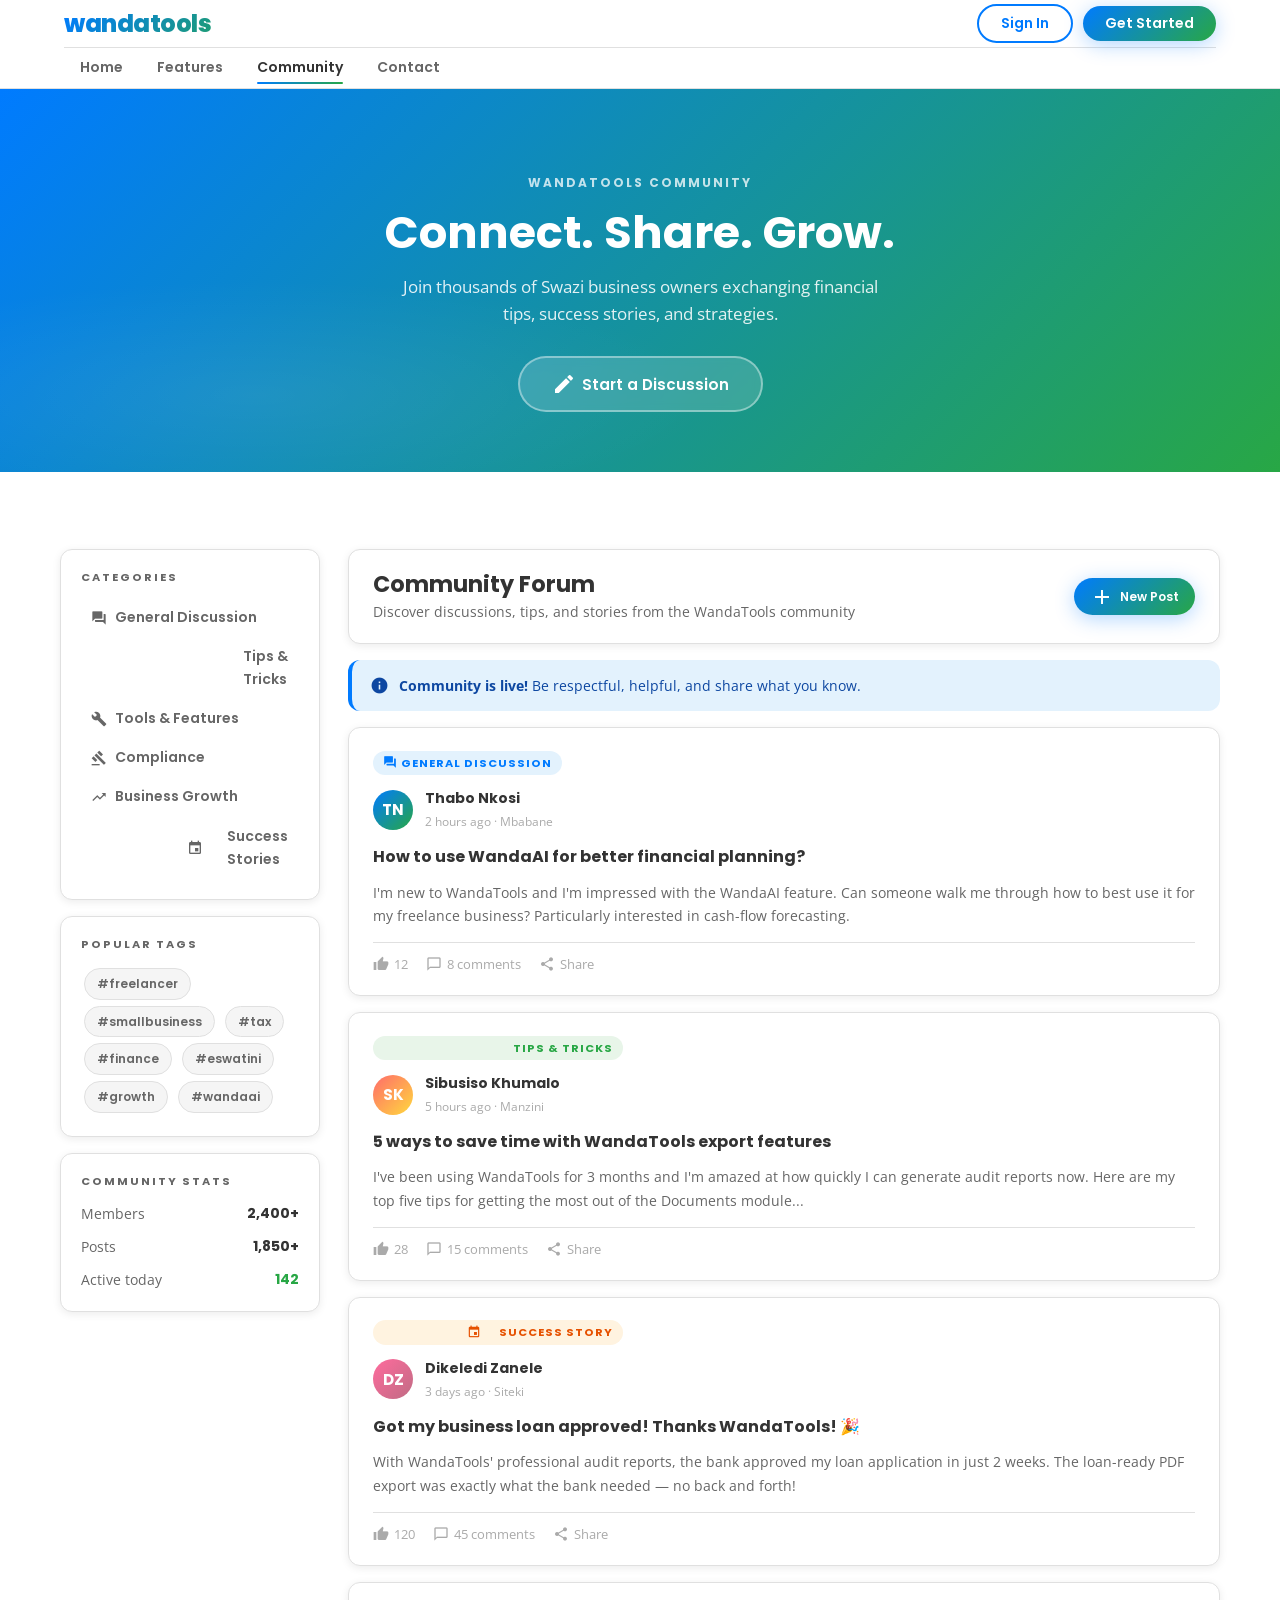
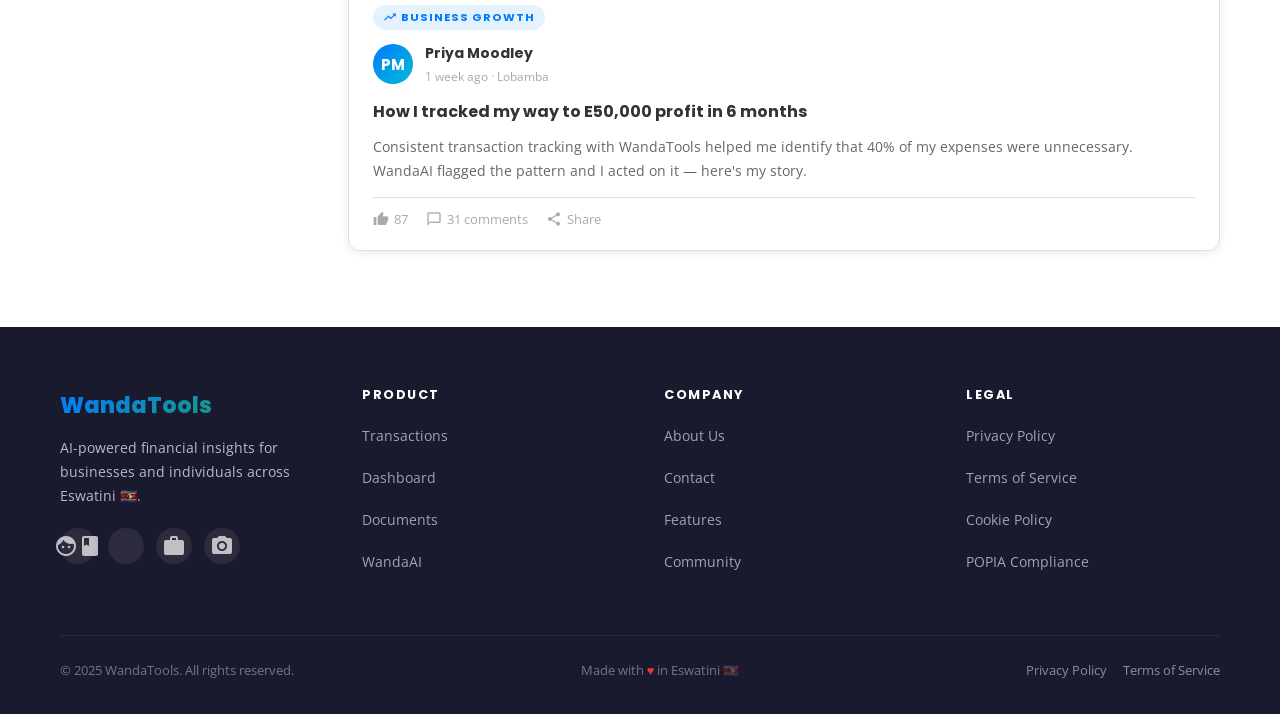
==== commit a6a5ce57: "update wandatools name" ====
--- a/community.html
+++ b/community.html
@@ -222,7 +222,7 @@
 <!-- ══════════════════ NAVBAR ══════════════════ -->
 <nav class="navbar" role="navigation" aria-label="Main navigation">
   <div class="nav-inner">
-    <a href="index.html" class="nav-logo">Wanda<span>Tools</span></a>
+    <a href="index.html" class="nav-logo">wandatools<span>Tools</span></a>
     <ul class="nav-links" role="list"></ul>
     <div id="navAuth"></div>
     <button class="nav-hamburger" id="hamburger" aria-label="Toggle menu" aria-expanded="false">
--- a/styles.css
+++ b/styles.css
@@ -1,5 +1,6 @@
 /* ============================================================
    WandaTools – Shared Stylesheet
+   Mobile-first, no hamburger, always-visible nav
    ============================================================ */
 
 @import url('https://fonts.googleapis.com/css2?family=Poppins:wght@400;600;700;800&family=Open+Sans:wght@400;500;600&display=swap');
@@ -25,6 +26,13 @@
   --radius:     12px;
   --radius-lg:  20px;
   --transition: 0.3s cubic-bezier(0.4, 0, 0.2, 1);
+
+  /* Fluid spacing scale */
+  --space-xs:  clamp(0.25rem, 1vw, 0.5rem);
+  --space-sm:  clamp(0.5rem,  2vw, 1rem);
+  --space-md:  clamp(1rem,    3vw, 1.5rem);
+  --space-lg:  clamp(1.5rem,  4vw, 2.5rem);
+  --space-xl:  clamp(2rem,    6vw, 5rem);
 }
 
 html { scroll-behavior: smooth; }
@@ -34,7 +42,7 @@
   color: var(--dark);
   background: var(--white);
   line-height: 1.65;
-  font-size: 16px;
+  font-size: clamp(0.875rem, 2vw, 1rem);
 }
 
 h1, h2, h3, h4, h5 {
@@ -55,22 +63,29 @@
   background-clip: text;
 }
 
-/* ── Buttons ── */
+/* ══════════════════════════════════════════════════════════
+   BUTTONS — fluid padding, touch-friendly min size
+   ══════════════════════════════════════════════════════════ */
 .btn {
   display: inline-flex;
   align-items: center;
-  gap: 8px;
-  padding: 14px 32px;
+  justify-content: center;
+  gap: 6px;
+  padding: clamp(0.5rem, 2vw, 0.875rem) clamp(0.75rem, 3vw, 2rem);
   border-radius: 50px;
   font-family: 'Poppins', sans-serif;
   font-weight: 600;
-  font-size: 0.95rem;
+  font-size: clamp(0.75rem, 2vw, 0.95rem);
   cursor: pointer;
   border: none;
   transition: var(--transition);
   position: relative;
   overflow: hidden;
   text-decoration: none;
+  /* Touch-friendly: min tap target */
+  min-height: 44px;
+  white-space: nowrap;
+  -webkit-tap-highlight-color: transparent;
 }
 
 .btn-primary {
@@ -78,23 +93,16 @@
   color: var(--white);
   box-shadow: 0 4px 20px rgba(0,123,255,0.3);
 }
-.btn-primary:hover {
-  transform: translateY(-2px);
-  box-shadow: 0 8px 30px rgba(0,123,255,0.45);
-}
-.btn-primary:active { transform: translateY(0); }
+.btn-primary:hover  { transform: translateY(-2px); box-shadow: 0 8px 30px rgba(0,123,255,0.45); }
+.btn-primary:active { transform: translateY(0); box-shadow: 0 2px 10px rgba(0,123,255,0.3); }
 
 .btn-outline {
   background: transparent;
   color: var(--blue);
   border: 2px solid var(--blue);
 }
-.btn-outline:hover {
-  background: var(--gradient);
-  color: var(--white);
-  border-color: transparent;
-  transform: translateY(-2px);
-}
+.btn-outline:hover  { background: var(--gradient); color: var(--white); border-color: transparent; transform: translateY(-2px); }
+.btn-outline:active { transform: translateY(0); }
 
 .btn-ghost {
   background: rgba(255,255,255,0.15);
@@ -102,68 +110,141 @@
   border: 2px solid rgba(255,255,255,0.4);
   backdrop-filter: blur(4px);
 }
-.btn-ghost:hover {
-  background: rgba(255,255,255,0.25);
-  transform: translateY(-2px);
-}
-
-/* ── Navigation ── */
+.btn-ghost:hover  { background: rgba(255,255,255,0.25); transform: translateY(-2px); }
+.btn-ghost:active { transform: translateY(0); }
+
+.btn-sm { padding: 0.4rem 1rem; font-size: 0.75rem; min-height: 36px; }
+
+.btn-danger {
+  background: var(--red);
+  color: var(--white);
+  box-shadow: 0 4px 16px rgba(220,53,69,0.25);
+}
+.btn-danger:hover  { transform: translateY(-2px); box-shadow: 0 6px 24px rgba(220,53,69,0.4); }
+.btn-danger:active { transform: translateY(0); }
+
+.btn-pulse { animation: pulse-glow 2.5s ease-in-out infinite; }
+
+/* ══════════════════════════════════════════════════════════
+   NAVBAR — two rows at ALL screen sizes
+   Row 1: Logo (left)  +  Auth buttons (right)
+   Row 2: Nav links (left-aligned, full width)
+   ══════════════════════════════════════════════════════════ */
+
+:root {
+  --nav-row1:    48px;   /* logo + auth row          */
+  --nav-row2:    40px;   /* nav links row            */
+  --nav-h-total: 88px;   /* row1 + row2              */
+}
+
 .navbar {
   position: fixed;
   top: 0; left: 0; right: 0;
   z-index: 1000;
-  background: rgba(255,255,255,0.95);
+  background: rgba(255,255,255,0.97);
   backdrop-filter: blur(12px);
+  -webkit-backdrop-filter: blur(12px);
   border-bottom: 1px solid var(--border);
   transition: box-shadow var(--transition);
 }
 .navbar.scrolled { box-shadow: var(--shadow-md); }
 
+/* nav-inner: two stacked rows */
 .nav-inner {
   max-width: 1200px;
   margin: 0 auto;
-  padding: 0 24px;
-  height: 68px;
+  padding: 0 clamp(0.75rem, 4vw, 1.5rem);
+  display: flex;
+  flex-direction: column;
+}
+
+/* ── Row 1: Logo  +  Auth buttons ── */
+.nav-logo-row {
   display: flex;
   align-items: center;
   justify-content: space-between;
-}
-
+  height: var(--nav-row1);
+  border-bottom: 1px solid var(--border);
+  gap: 12px;
+}
+
+/* ── Row 2: Nav links — swipeable / scrollable ── */
+.nav-links-row {
+  display: flex;
+  align-items: center;
+  height: var(--nav-row2);
+  gap: 0;
+  /* Swipe left/right to reach all links on small screens */
+  overflow-x: auto;
+  overflow-y: hidden;
+  -webkit-overflow-scrolling: touch; /* iOS momentum scroll */
+  scroll-behavior: smooth;
+  scrollbar-width: none;             /* hide scrollbar — Firefox */
+}
+.nav-links-row::-webkit-scrollbar { display: none; } /* Chrome / Safari */
+
+/* Logo */
 .nav-logo {
   font-family: 'Poppins', sans-serif;
-  font-size: 1.5rem;
+  font-size: clamp(1.1rem, 4vw, 1.5rem);
   font-weight: 800;
   background: var(--gradient);
   -webkit-background-clip: text;
   -webkit-text-fill-color: transparent;
   background-clip: text;
   letter-spacing: -0.5px;
+  white-space: nowrap;
+  line-height: 1;
+  flex-shrink: 0;
 }
 .nav-logo span { font-weight: 400; opacity: 0.7; }
 
+/* Auth wrap (row 1 right side) */
+.nav-auth-wrap {
+  display: flex;
+  gap: clamp(0.25rem, 2vw, 0.625rem);
+  align-items: center;
+  flex-shrink: 0;
+}
+
+.nav-cta {
+  padding: 0.35rem clamp(0.6rem, 2.5vw, 1.375rem);
+  font-size: clamp(0.7rem, 2.5vw, 0.875rem);
+  min-height: 34px;
+}
+
+/* Nav links list (row 2) — never wraps, scrolls inside nav-links-row */
 .nav-links {
   display: flex;
   align-items: center;
-  gap: 4px;
+  gap: 2px;
+  flex-wrap: nowrap;      /* one line always — row handles overflow scroll */
+  flex-shrink: 0;         /* don't compress links — let row scroll instead */
+  min-width: max-content; /* expand to full natural width so all links show */
 }
 
 .nav-link {
   position: relative;
-  padding: 8px 16px;
+  padding: 0.3rem clamp(0.5rem, 2.5vw, 1rem);
   font-family: 'Poppins', sans-serif;
   font-weight: 600;
-  font-size: 0.875rem;
+  font-size: clamp(0.72rem, 2.5vw, 0.875rem);
   color: var(--mid);
   border-radius: 8px;
-  transition: color var(--transition);
-  display: flex;
-  align-items: center;
-  gap: 6px;
+  transition: color var(--transition), background var(--transition);
+  display: flex;
+  align-items: center;
+  gap: 4px;
+  white-space: nowrap;
+  min-height: 36px;
+  -webkit-tap-highlight-color: transparent;
 }
 .nav-link::after {
   content: '';
   position: absolute;
-  bottom: 2px; left: 16px; right: 16px;
+  bottom: 2px;
+  left: clamp(0.5rem, 2.5vw, 1rem);
+  right: clamp(0.5rem, 2.5vw, 1rem);
   height: 2px;
   background: var(--gradient);
   border-radius: 2px;
@@ -173,402 +254,44 @@
 }
 .nav-link:hover, .nav-link.active { color: var(--dark); }
 .nav-link:hover::after, .nav-link.active::after { transform: scaleX(1); }
-
-.nav-link i { font-size: 1rem; }
-
-.nav-cta { margin-left: 12px; padding: 10px 22px; font-size: 0.875rem; }
-
-/* Hamburger */
-.nav-hamburger {
-  display: none;
-  flex-direction: column;
-  gap: 5px;
+.nav-link:active { background: var(--grey-bg); }
+.nav-link i { font-size: 0.9rem; }
+
+/* Hamburger — permanently hidden */
+.nav-hamburger { display: none !important; }
+
+/* Mobile nav drawer — permanently hidden */
+.nav-mobile { display: none !important; }
+
+/* Page content always offset by both rows */
+.page-content { padding-top: var(--nav-h-total); }
+
+/* ══════════════════════════════════════════════════════════
+   USER DROPDOWN (logged-in state)
+   ══════════════════════════════════════════════════════════ */
+.user-menu { position: relative; }
+
+.user-avatar {
+  width: clamp(32px, 5vw, 40px);
+  height: clamp(32px, 5vw, 40px);
+  border-radius: 50%;
+  background: var(--gradient);
+  color: var(--white);
+  display: flex;
+  align-items: center;
+  justify-content: center;
+  font-weight: 700;
+  font-size: clamp(0.75rem, 2vw, 0.9rem);
   cursor: pointer;
-  padding: 8px;
-  border-radius: 8px;
-  transition: background var(--transition);
-}
-.nav-hamburger:hover { background: var(--grey-bg); }
-.nav-hamburger span {
-  display: block;
-  width: 24px; height: 2px;
-  background: var(--dark);
-  border-radius: 2px;
-  transition: var(--transition);
-}
-.nav-hamburger.open span:nth-child(1) { transform: translateY(7px) rotate(45deg); }
-.nav-hamburger.open span:nth-child(2) { opacity: 0; }
-.nav-hamburger.open span:nth-child(3) { transform: translateY(-7px) rotate(-45deg); }
-
-/* Mobile nav */
-.nav-mobile {
-  display: none;
-  flex-direction: column;
-  padding: 12px 24px 20px;
-  border-top: 1px solid var(--border);
-  background: var(--white);
-}
-.nav-mobile.open { display: flex; }
-.nav-mobile .nav-link { padding: 12px 16px; font-size: 0.95rem; }
-.nav-mobile .nav-cta { margin: 8px 0 0; width: fit-content; }
-
-/* ── Page Wrapper ── */
-.page-content { padding-top: 68px; }
-
-/* ── Section Utilities ── */
-.section { padding: 80px 24px; }
-.section-sm { padding: 60px 24px; }
-.section-grey { background: var(--grey-bg); }
-.container { max-width: 1160px; margin: 0 auto; }
-.container-sm { max-width: 800px; margin: 0 auto; }
-
-.section-label {
-  display: inline-block;
-  font-family: 'Poppins', sans-serif;
-  font-size: 0.75rem;
-  font-weight: 700;
-  letter-spacing: 2px;
-  text-transform: uppercase;
-  background: var(--gradient);
-  -webkit-background-clip: text;
-  -webkit-text-fill-color: transparent;
-  background-clip: text;
-  margin-bottom: 12px;
-}
-
-.section-title {
-  font-size: clamp(1.75rem, 3.5vw, 2.5rem);
-  margin-bottom: 16px;
-}
-
-.section-sub {
-  font-size: 1.05rem;
-  color: var(--mid);
-  max-width: 580px;
-  line-height: 1.7;
-}
-
-.section-header { margin-bottom: 52px; }
-.section-header.center { text-align: center; }
-.section-header.center .section-sub { margin: 0 auto; }
-
-/* ── Cards ── */
-.card {
-  background: var(--white);
-  border-radius: var(--radius);
-  box-shadow: var(--shadow-sm);
-  border: 1px solid var(--border);
+  font-family: 'Poppins', sans-serif;
+  user-select: none;
+  flex-shrink: 0;
   transition: transform var(--transition), box-shadow var(--transition);
-  overflow: hidden;
-}
-.card:hover {
-  transform: translateY(-6px);
-  box-shadow: var(--shadow-lg);
-}
-
-.card-grid {
-  display: grid;
-  grid-template-columns: repeat(auto-fit, minmax(260px, 1fr));
-  gap: 24px;
-}
-
-/* ── Feature Card ── */
-.feat-card {
-  padding: 36px 28px;
-  position: relative;
-}
-.feat-card .icon-wrap {
-  width: 56px; height: 56px;
-  border-radius: 14px;
-  background: var(--gradient);
-  display: flex;
-  align-items: center;
-  justify-content: center;
-  margin-bottom: 20px;
-  font-size: 1.4rem;
-  color: var(--white);
-}
-.feat-card h3 { font-size: 1.1rem; margin-bottom: 10px; }
-.feat-card p { color: var(--mid); font-size: 0.9rem; line-height: 1.65; }
-
-/* ── Stat Card ── */
-.stat-card {
-  padding: 28px 24px;
-  text-align: center;
-}
-.stat-card .stat-val {
-  font-family: 'Poppins', sans-serif;
-  font-size: 2.2rem;
-  font-weight: 800;
-  background: var(--gradient);
-  -webkit-background-clip: text;
-  -webkit-text-fill-color: transparent;
-  background-clip: text;
-}
-.stat-card .stat-label { color: var(--mid); font-size: 0.875rem; margin-top: 4px; }
-
-/* ── Badge ── */
-.badge {
-  display: inline-flex;
-  align-items: center;
-  gap: 6px;
-  padding: 4px 12px;
-  border-radius: 50px;
-  font-size: 0.75rem;
-  font-weight: 600;
-  font-family: 'Poppins', sans-serif;
-}
-.badge-green { background: #E8F5E9; color: var(--green); }
-.badge-blue  { background: #E3F2FD; color: var(--blue); }
-.badge-red   { background: #FFEBEE; color: var(--red); }
-
-/* ── Divider ── */
-.divider {
-  height: 1px;
-  background: var(--border);
-  margin: 0 auto;
-  max-width: 1160px;
-}
-
-/* ── Footer ── */
-footer {
-  background: #1A1A2E;
-  color: rgba(255,255,255,0.7);
-  padding: 60px 24px 32px;
-}
-.footer-inner {
-  max-width: 1160px;
-  margin: 0 auto;
-}
-.footer-top {
-  display: grid;
-  grid-template-columns: 2fr 1fr 1fr 1fr;
-  gap: 48px;
-  margin-bottom: 48px;
-}
-.footer-brand .logo {
-  font-family: 'Poppins', sans-serif;
-  font-size: 1.4rem;
-  font-weight: 800;
-  background: var(--gradient);
-  -webkit-background-clip: text;
-  -webkit-text-fill-color: transparent;
-  background-clip: text;
-  margin-bottom: 12px;
-}
-.footer-brand p { font-size: 0.875rem; line-height: 1.7; max-width: 260px; }
-.footer-col h4 {
-  font-family: 'Poppins', sans-serif;
-  font-size: 0.8rem;
-  font-weight: 700;
-  letter-spacing: 1.5px;
-  text-transform: uppercase;
-  color: var(--white);
-  margin-bottom: 16px;
-}
-.footer-col a {
-  display: block;
-  font-size: 0.875rem;
-  color: rgba(255,255,255,0.6);
-  margin-bottom: 10px;
-  transition: color var(--transition);
-}
-.footer-col a:hover { color: var(--white); }
-
-.footer-socials {
-  display: flex;
-  gap: 12px;
-  margin-top: 20px;
-}
-.social-icon {
-  width: 36px; height: 36px;
-  border-radius: 50%;
-  background: rgba(255,255,255,0.08);
-  display: flex;
-  align-items: center;
-  justify-content: center;
-  font-size: 0.95rem;
-  color: rgba(255,255,255,0.7);
-  transition: var(--transition);
-}
-.social-icon:hover {
-  background: var(--gradient);
-  color: var(--white);
-  transform: translateY(-2px);
-}
-
-.footer-bottom {
-  border-top: 1px solid rgba(255,255,255,0.08);
-  padding-top: 24px;
-  display: flex;
-  justify-content: space-between;
-  align-items: center;
-  font-size: 0.8rem;
-  color: rgba(255,255,255,0.4);
-  flex-wrap: wrap;
-  gap: 12px;
-}
-.footer-bottom a { color: rgba(255,255,255,0.5); }
-.footer-bottom a:hover { color: var(--white); }
-
-/* ── Animations ── */
-@keyframes fadeInUp {
-  from { opacity: 0; transform: translateY(24px); }
-  to   { opacity: 1; transform: translateY(0); }
-}
-@keyframes fadeIn {
-  from { opacity: 0; }
-  to   { opacity: 1; }
-}
-@keyframes pulse-glow {
-  0%, 100% { box-shadow: 0 4px 20px rgba(0,123,255,0.3); }
-  50%       { box-shadow: 0 4px 32px rgba(40,167,69,0.5); }
-}
-
-.fade-up {
-  opacity: 0;
-  transform: translateY(24px);
-  transition: opacity 0.6s ease, transform 0.6s ease;
-}
-.fade-up.visible {
-  opacity: 1;
-  transform: translateY(0);
-}
-.fade-up:nth-child(2) { transition-delay: 0.1s; }
-.fade-up:nth-child(3) { transition-delay: 0.2s; }
-.fade-up:nth-child(4) { transition-delay: 0.3s; }
-
-/* ── Responsive ── */
-@media (max-width: 768px) {
-  .nav-links { display: none; }
-  .nav-hamburger { display: flex; }
-  .section { padding: 60px 20px; }
-  .footer-top { grid-template-columns: 1fr 1fr; gap: 32px; }
-  .card-grid { grid-template-columns: 1fr; }
-}
-
-@media (max-width: 480px) {
-  .footer-top { grid-template-columns: 1fr; }
-  .footer-bottom { flex-direction: column; text-align: center; }
-}
-
-/* ── Form Elements ── */
-.form-group { margin-bottom: 20px; }
-.form-label {
-  display: block;
-  font-weight: 600;
-  font-size: 0.875rem;
-  margin-bottom: 8px;
-  color: var(--dark);
-}
-.form-control {
-  width: 100%;
-  padding: 12px 16px;
-  border: 1.5px solid var(--border);
-  border-radius: var(--radius);
-  font-family: 'Open Sans', sans-serif;
-  font-size: 0.95rem;
-  color: var(--dark);
-  background: var(--white);
-  transition: border-color var(--transition), box-shadow var(--transition);
-  outline: none;
-}
-.form-control:focus {
-  border-color: var(--blue);
-  box-shadow: 0 0 0 3px rgba(0,123,255,0.12);
-}
-.form-control::placeholder { color: var(--light); }
-textarea.form-control { resize: vertical; min-height: 130px; }
-
-/* ── Inline Alerts ── */
-.alert {
-  padding: 14px 18px;
-  border-radius: var(--radius);
-  font-size: 0.9rem;
-  display: flex;
-  align-items: center;
-  gap: 10px;
-  margin-bottom: 16px;
-  border-left: 4px solid;
-}
-.alert-success { background: #E8F5E9; color: #1B5E20; border-color: var(--green); }
-.alert-info    { background: #E3F2FD; color: #0D47A1; border-color: var(--blue); }
-.alert-warning { background: #FFF8E1; color: #E65100; border-color: #F9A825; }
-.alert-error   { background: #FFEBEE; color: #B71C1C; border-color: var(--red); }
-
-/* ── Toast Notifications (injected by nav.js showAlert) ── */
-@keyframes slideIn {
-  from { opacity: 0; transform: translateX(20px); }
-  to   { opacity: 1; transform: translateX(0); }
-}
-@keyframes slideOut {
-  from { opacity: 1; transform: translateX(0); }
-  to   { opacity: 0; transform: translateX(20px); }
-}
-.toast-container {
-  position: fixed;
-  top: 80px;
-  right: 20px;
-  z-index: 9999;
-  display: flex;
-  flex-direction: column;
-  gap: 8px;
-  max-width: 360px;
-  pointer-events: none;
-}
-.toast {
-  padding: 14px 18px;
-  border-radius: var(--radius);
-  font-size: 0.875rem;
-  font-family: 'Open Sans', sans-serif;
-  box-shadow: var(--shadow-md);
-  animation: slideIn 0.3s cubic-bezier(0.4,0,0.2,1);
-  display: flex;
-  align-items: center;
-  gap: 10px;
-  border-left: 4px solid;
-  pointer-events: auto;
-}
-.toast-success { background: #E8F5E9; color: #1B5E20; border-color: var(--green); }
-.toast-error   { background: #FFEBEE; color: #B71C1C; border-color: var(--red); }
-.toast-info    { background: #E3F2FD; color: #0D47A1; border-color: var(--blue); }
-.toast-warning { background: #FFF8E1; color: #E65100; border-color: #F9A825; }
-
-/* ── Table ── */
-.data-table { width: 100%; border-collapse: collapse; font-size: 0.9rem; }
-.data-table th {
-  background: var(--grey-bg);
-  padding: 12px 16px;
-  text-align: left;
-  font-family: 'Poppins', sans-serif;
-  font-size: 0.75rem;
-  text-transform: uppercase;
-  letter-spacing: 1px;
-  color: var(--mid);
-  border-bottom: 2px solid var(--border);
-}
-.data-table td { padding: 14px 16px; border-bottom: 1px solid var(--border); }
-.data-table tr:last-child td { border-bottom: none; }
-.data-table tr:hover td { background: #FAFAFA; }
-
-/* ── Button variants ── */
-.btn-sm { padding: 8px 18px; font-size: 0.8rem; }
-
-.btn-danger {
-  background: var(--red);
-  color: var(--white);
-  box-shadow: 0 4px 16px rgba(220,53,69,0.25);
-}
-.btn-danger:hover { transform: translateY(-2px); box-shadow: 0 6px 24px rgba(220,53,69,0.4); }
-.btn-danger:active { transform: translateY(0); }
-
-/* ── Pulse animation for primary CTA ── */
-.btn-pulse { animation: pulse-glow 2.5s ease-in-out infinite; }
-
-/* ── Nav auth buttons (used by nav.js on pages without styles.css) ── */
-.nav-auth-wrap { display: flex; gap: 10px; align-items: center; }
-
-/* ── User dropdown items (injected by nav.js) ── */
+  -webkit-tap-highlight-color: transparent;
+}
+.user-avatar:hover  { transform: scale(1.08); box-shadow: 0 4px 16px rgba(0,123,255,0.3); }
+.user-avatar:active { transform: scale(0.96); }
+
 ._dd-item {
   display: block;
   padding: 11px 16px;
@@ -577,5 +300,342 @@
   text-decoration: none;
   transition: background var(--transition);
   font-family: 'Open Sans', sans-serif;
-}
-._dd-item:hover { background: var(--grey-bg); }+  min-height: 44px;
+  display: flex;
+  align-items: center;
+}
+._dd-item:hover  { background: var(--grey-bg); }
+._dd-item:active { background: var(--border); }
+
+/* ══════════════════════════════════════════════════════════
+   SECTION UTILITIES — fluid spacing
+   ══════════════════════════════════════════════════════════ */
+.section    { padding: var(--space-xl) clamp(1rem, 4vw, 1.5rem); }
+.section-sm { padding: var(--space-lg) clamp(1rem, 4vw, 1.5rem); }
+.section-grey { background: var(--grey-bg); }
+
+.container    { max-width: 1160px; margin: 0 auto; }
+.container-sm { max-width: 800px;  margin: 0 auto; }
+
+.section-label {
+  display: inline-block;
+  font-family: 'Poppins', sans-serif;
+  font-size: clamp(0.65rem, 1.5vw, 0.75rem);
+  font-weight: 700;
+  letter-spacing: 2px;
+  text-transform: uppercase;
+  background: var(--gradient);
+  -webkit-background-clip: text;
+  -webkit-text-fill-color: transparent;
+  background-clip: text;
+  margin-bottom: 12px;
+}
+
+.section-title {
+  font-size: clamp(1.4rem, 4vw, 2.5rem);
+  margin-bottom: 16px;
+}
+
+.section-sub {
+  font-size: clamp(0.875rem, 2.5vw, 1.05rem);
+  color: var(--mid);
+  max-width: 580px;
+  line-height: 1.7;
+}
+
+.section-header { margin-bottom: clamp(2rem, 5vw, 3.25rem); }
+.section-header.center { text-align: center; }
+.section-header.center .section-sub { margin: 0 auto; }
+
+/* ══════════════════════════════════════════════════════════
+   CARDS
+   ══════════════════════════════════════════════════════════ */
+.card {
+  background: var(--white);
+  border-radius: var(--radius);
+  box-shadow: var(--shadow-sm);
+  border: 1px solid var(--border);
+  transition: transform var(--transition), box-shadow var(--transition);
+  overflow: hidden;
+}
+.card:hover  { transform: translateY(-4px); box-shadow: var(--shadow-lg); }
+.card:active { transform: translateY(-2px); }
+
+.card-grid {
+  display: grid;
+  grid-template-columns: repeat(auto-fit, minmax(min(260px, 100%), 1fr));
+  gap: clamp(1rem, 3vw, 1.5rem);
+}
+
+/* ── Feature Card ── */
+.feat-card { padding: clamp(1.25rem, 4vw, 2.25rem) clamp(1rem, 3vw, 1.75rem); position: relative; }
+.feat-card .icon-wrap {
+  width: clamp(44px, 7vw, 56px);
+  height: clamp(44px, 7vw, 56px);
+  border-radius: 14px;
+  background: var(--gradient);
+  display: flex; align-items: center; justify-content: center;
+  margin-bottom: 20px;
+  font-size: clamp(1.1rem, 3vw, 1.4rem);
+  color: var(--white);
+}
+.feat-card h3 { font-size: clamp(0.95rem, 2.5vw, 1.1rem); margin-bottom: 10px; }
+.feat-card p  { color: var(--mid); font-size: clamp(0.8rem, 2vw, 0.9rem); line-height: 1.65; }
+
+/* ── Stat Card ── */
+.stat-card { padding: clamp(1rem, 3vw, 1.75rem) clamp(0.875rem, 2.5vw, 1.5rem); text-align: center; }
+.stat-card .stat-val {
+  font-family: 'Poppins', sans-serif;
+  font-size: clamp(1.5rem, 4vw, 2.2rem);
+  font-weight: 800;
+  background: var(--gradient);
+  -webkit-background-clip: text;
+  -webkit-text-fill-color: transparent;
+  background-clip: text;
+}
+.stat-card .stat-label { color: var(--mid); font-size: clamp(0.75rem, 2vw, 0.875rem); margin-top: 4px; }
+
+/* ── Badge ── */
+.badge {
+  display: inline-flex; align-items: center; gap: 6px;
+  padding: 4px 12px; border-radius: 50px;
+  font-size: clamp(0.65rem, 1.5vw, 0.75rem);
+  font-weight: 600; font-family: 'Poppins', sans-serif;
+}
+.badge-green { background: #E8F5E9; color: var(--green); }
+.badge-blue  { background: #E3F2FD; color: var(--blue); }
+.badge-red   { background: #FFEBEE; color: var(--red); }
+
+/* ── Divider ── */
+.divider { height: 1px; background: var(--border); margin: 0 auto; max-width: 1160px; }
+
+/* ══════════════════════════════════════════════════════════
+   FOOTER — fluid grid
+   ══════════════════════════════════════════════════════════ */
+footer {
+  background: #1A1A2E;
+  color: rgba(255,255,255,0.7);
+  padding: clamp(2rem, 6vw, 3.75rem) clamp(1rem, 4vw, 1.5rem) clamp(1.5rem, 4vw, 2rem);
+}
+.footer-inner { max-width: 1160px; margin: 0 auto; }
+.footer-top {
+  display: grid;
+  grid-template-columns: repeat(auto-fit, minmax(min(180px, 100%), 1fr));
+  gap: clamp(1.5rem, 4vw, 3rem);
+  margin-bottom: clamp(1.5rem, 4vw, 3rem);
+}
+.footer-brand .logo {
+  font-family: 'Poppins', sans-serif;
+  font-size: clamp(1.1rem, 3vw, 1.4rem);
+  font-weight: 800;
+  background: var(--gradient);
+  -webkit-background-clip: text;
+  -webkit-text-fill-color: transparent;
+  background-clip: text;
+  margin-bottom: 12px;
+}
+.footer-brand p { font-size: clamp(0.8rem, 2vw, 0.875rem); line-height: 1.7; max-width: 260px; }
+.footer-col h4 {
+  font-family: 'Poppins', sans-serif;
+  font-size: clamp(0.7rem, 1.5vw, 0.8rem);
+  font-weight: 700;
+  letter-spacing: 1.5px;
+  text-transform: uppercase;
+  color: var(--white);
+  margin-bottom: 16px;
+}
+.footer-col a {
+  display: block;
+  font-size: clamp(0.8rem, 2vw, 0.875rem);
+  color: rgba(255,255,255,0.6);
+  margin-bottom: 10px;
+  transition: color var(--transition);
+  min-height: 32px;
+  display: flex;
+  align-items: center;
+}
+.footer-col a:hover { color: var(--white); }
+
+.footer-socials { display: flex; gap: 12px; margin-top: 20px; flex-wrap: wrap; }
+.social-icon {
+  width: clamp(32px, 5vw, 36px);
+  height: clamp(32px, 5vw, 36px);
+  border-radius: 50%;
+  background: rgba(255,255,255,0.08);
+  display: flex; align-items: center; justify-content: center;
+  font-size: 0.95rem;
+  color: rgba(255,255,255,0.7);
+  transition: var(--transition);
+  -webkit-tap-highlight-color: transparent;
+}
+.social-icon:hover  { background: var(--gradient); color: var(--white); transform: translateY(-2px); }
+.social-icon:active { transform: translateY(0); }
+
+.footer-bottom {
+  border-top: 1px solid rgba(255,255,255,0.08);
+  padding-top: clamp(1rem, 3vw, 1.5rem);
+  display: flex;
+  justify-content: space-between;
+  align-items: center;
+  font-size: clamp(0.7rem, 1.5vw, 0.8rem);
+  color: rgba(255,255,255,0.4);
+  flex-wrap: wrap;
+  gap: 12px;
+}
+.footer-bottom a       { color: rgba(255,255,255,0.5); }
+.footer-bottom a:hover { color: var(--white); }
+
+/* ══════════════════════════════════════════════════════════
+   ANIMATIONS
+   ══════════════════════════════════════════════════════════ */
+@keyframes fadeInUp {
+  from { opacity: 0; transform: translateY(24px); }
+  to   { opacity: 1; transform: translateY(0); }
+}
+@keyframes fadeIn {
+  from { opacity: 0; }
+  to   { opacity: 1; }
+}
+@keyframes pulse-glow {
+  0%, 100% { box-shadow: 0 4px 20px rgba(0,123,255,0.3); }
+  50%       { box-shadow: 0 4px 32px rgba(40,167,69,0.5); }
+}
+@keyframes slideIn {
+  from { opacity: 0; transform: translateX(20px); }
+  to   { opacity: 1; transform: translateX(0); }
+}
+@keyframes slideOut {
+  from { opacity: 1; transform: translateX(0); }
+  to   { opacity: 0; transform: translateX(20px); }
+}
+
+/* fade-up — triggered by Intersection Observer */
+.fade-up {
+  opacity: 0;
+  transform: translateY(24px);
+  transition: opacity 0.6s ease, transform 0.6s ease;
+}
+.fade-up.visible { opacity: 1; transform: translateY(0); }
+.fade-up:nth-child(2) { transition-delay: 0.1s; }
+.fade-up:nth-child(3) { transition-delay: 0.2s; }
+.fade-up:nth-child(4) { transition-delay: 0.3s; }
+
+/* ══════════════════════════════════════════════════════════
+   RESPONSIVE BREAKPOINTS
+   320px–640px: two-row nav (logo row + links row)
+   640px+: single-row nav (handled inside navbar section)
+   768px tablets | 1024px laptops
+   No elements hidden — only resized / reflowed
+   ══════════════════════════════════════════════════════════ */
+
+/* ── Tablet (768px) ── */
+@media (max-width: 768px) {
+  .section   { padding: clamp(2rem, 6vw, 3.5rem) clamp(0.75rem, 3vw, 1.25rem); }
+  .card-grid { grid-template-columns: repeat(auto-fit, minmax(min(220px, 100%), 1fr)); }
+}
+
+/* ── Phone (480px) ── */
+@media (max-width: 480px) {
+  /* nav-links gap kept — row scrolls so no need to squash */
+  .footer-bottom { flex-direction: column; text-align: center; }
+}
+
+/* ── Small phone (320px) ── */
+@media (max-width: 360px) {
+  .nav-link { padding: 0.25rem 0.3rem; font-size: 0.65rem; }
+  .nav-cta  { padding: 0.25rem 0.4rem; font-size: 0.65rem; }
+}
+
+/* ══════════════════════════════════════════════════════════
+   FORM ELEMENTS
+   ══════════════════════════════════════════════════════════ */
+.form-group  { margin-bottom: 1.25rem; }
+.form-label  {
+  display: block;
+  font-weight: 600;
+  font-size: clamp(0.8rem, 2vw, 0.875rem);
+  margin-bottom: 8px;
+  color: var(--dark);
+}
+.form-control {
+  width: 100%;
+  padding: clamp(0.625rem, 2vw, 0.75rem) clamp(0.75rem, 2.5vw, 1rem);
+  border: 1.5px solid var(--border);
+  border-radius: var(--radius);
+  font-family: 'Open Sans', sans-serif;
+  font-size: clamp(0.875rem, 2.5vw, 0.95rem);
+  color: var(--dark);
+  background: var(--white);
+  transition: border-color var(--transition), box-shadow var(--transition);
+  outline: none;
+  /* Touch-friendly */
+  min-height: 44px;
+}
+.form-control:focus {
+  border-color: var(--blue);
+  box-shadow: 0 0 0 3px rgba(0,123,255,0.12);
+}
+.form-control::placeholder { color: var(--light); }
+textarea.form-control { resize: vertical; min-height: 130px; }
+
+/* ── Inline Alerts ── */
+.alert {
+  padding: clamp(0.625rem, 2vw, 0.875rem) clamp(0.75rem, 2.5vw, 1.125rem);
+  border-radius: var(--radius);
+  font-size: clamp(0.8rem, 2vw, 0.9rem);
+  display: flex; align-items: center; gap: 10px;
+  margin-bottom: 16px;
+  border-left: 4px solid;
+}
+.alert-success { background: #E8F5E9; color: #1B5E20; border-color: var(--green); }
+.alert-info    { background: #E3F2FD; color: #0D47A1; border-color: var(--blue); }
+.alert-warning { background: #FFF8E1; color: #E65100; border-color: #F9A825; }
+.alert-error   { background: #FFEBEE; color: #B71C1C; border-color: var(--red); }
+
+/* ── Toast Notifications ── */
+.toast-container {
+  position: fixed;
+  top: clamp(60px, 10vw, 80px);
+  right: clamp(0.5rem, 3vw, 1.25rem);
+  z-index: 9999;
+  display: flex; flex-direction: column; gap: 8px;
+  max-width: min(360px, calc(100vw - 2rem));
+  pointer-events: none;
+}
+.toast {
+  padding: clamp(0.625rem, 2vw, 0.875rem) clamp(0.75rem, 2.5vw, 1.125rem);
+  border-radius: var(--radius);
+  font-size: clamp(0.8rem, 2vw, 0.875rem);
+  font-family: 'Open Sans', sans-serif;
+  box-shadow: var(--shadow-md);
+  animation: slideIn 0.3s cubic-bezier(0.4,0,0.2,1);
+  display: flex; align-items: center; gap: 10px;
+  border-left: 4px solid;
+  pointer-events: auto;
+}
+.toast-success { background: #E8F5E9; color: #1B5E20; border-color: var(--green); }
+.toast-error   { background: #FFEBEE; color: #B71C1C; border-color: var(--red); }
+.toast-info    { background: #E3F2FD; color: #0D47A1; border-color: var(--blue); }
+.toast-warning { background: #FFF8E1; color: #E65100; border-color: #F9A825; }
+
+/* ── Table ── */
+.data-table { width: 100%; border-collapse: collapse; font-size: clamp(0.8rem, 2vw, 0.9rem); }
+.data-table th {
+  background: var(--grey-bg);
+  padding: clamp(0.625rem, 2vw, 0.75rem) clamp(0.75rem, 2.5vw, 1rem);
+  text-align: left;
+  font-family: 'Poppins', sans-serif;
+  font-size: clamp(0.65rem, 1.5vw, 0.75rem);
+  text-transform: uppercase; letter-spacing: 1px;
+  color: var(--mid);
+  border-bottom: 2px solid var(--border);
+}
+.data-table td {
+  padding: clamp(0.625rem, 2vw, 0.875rem) clamp(0.75rem, 2.5vw, 1rem);
+  border-bottom: 1px solid var(--border);
+}
+.data-table tr:last-child td { border-bottom: none; }
+.data-table tr:hover td { background: #FAFAFA; }
+
+/* ── Nav auth wrap ── */
+.nav-auth-wrap { display: flex; gap: clamp(0.25rem, 1vw, 0.625rem); align-items: center; flex-shrink: 0; }
